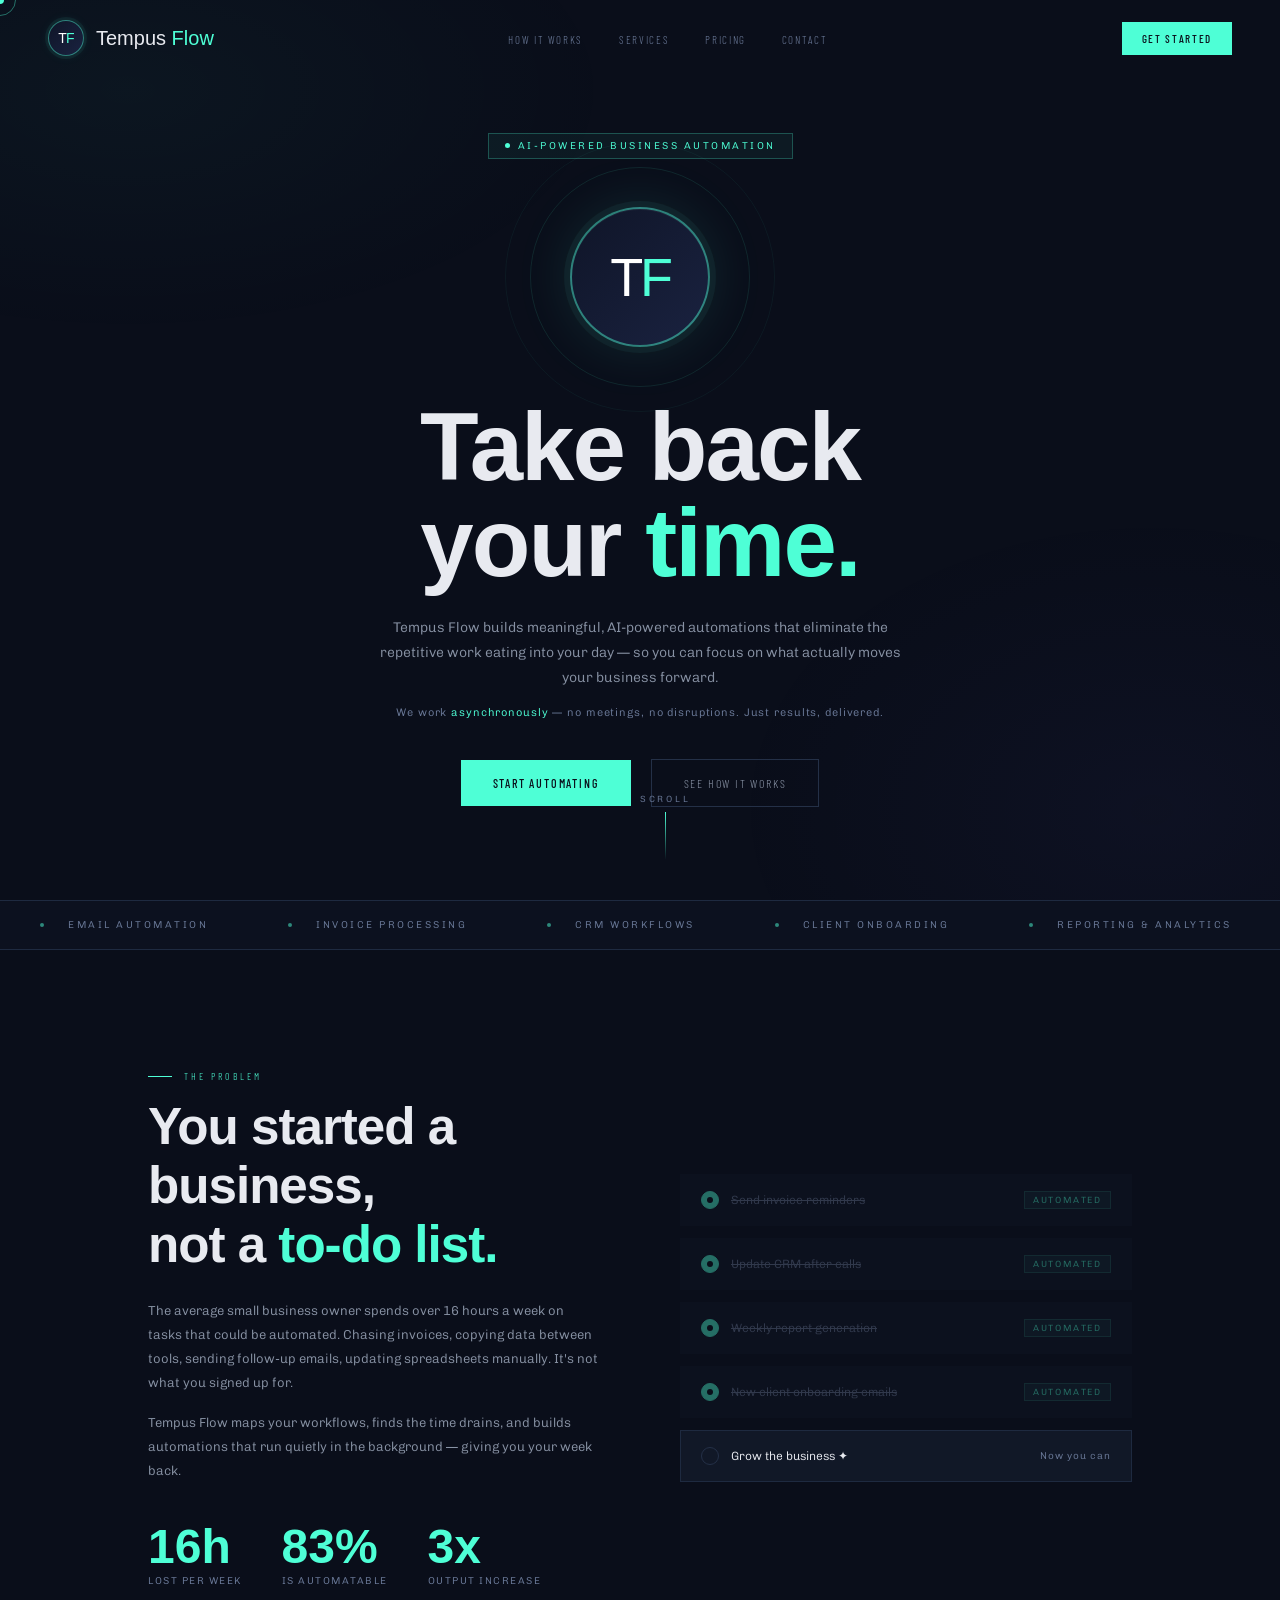
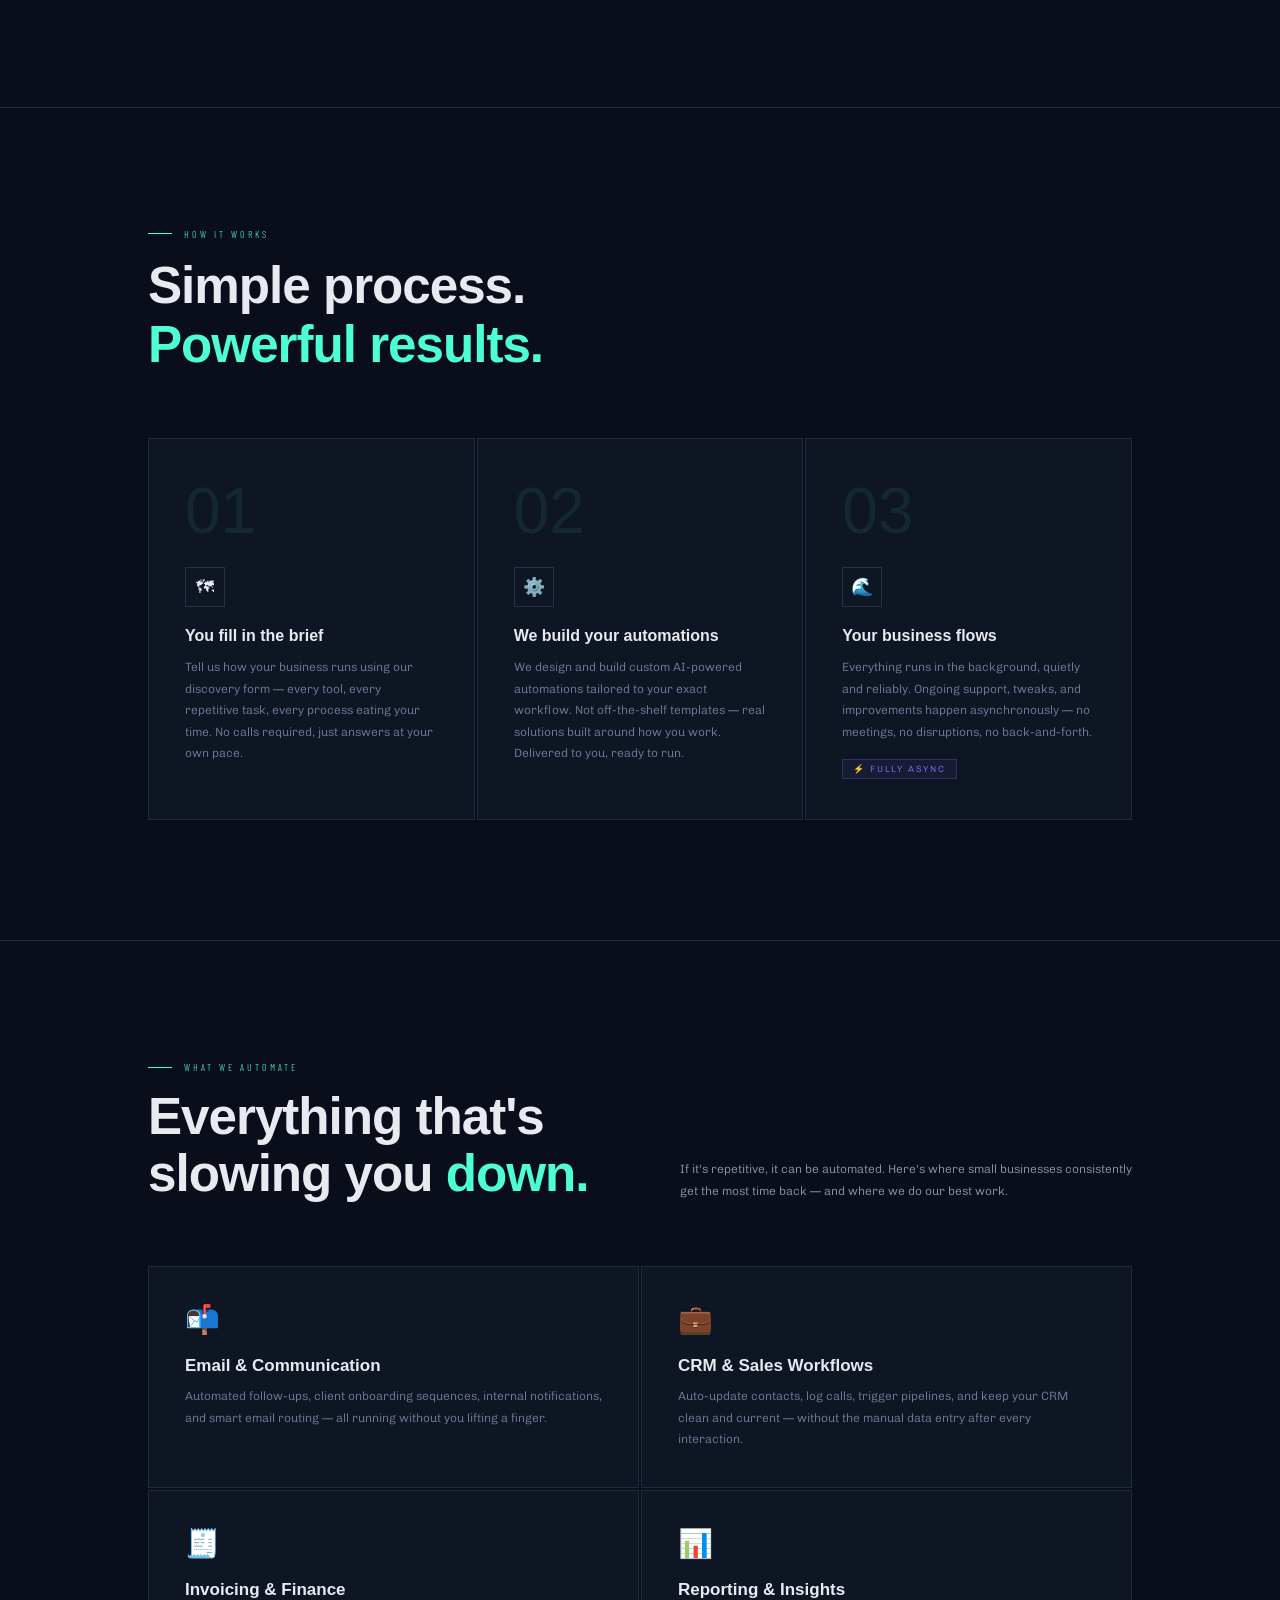
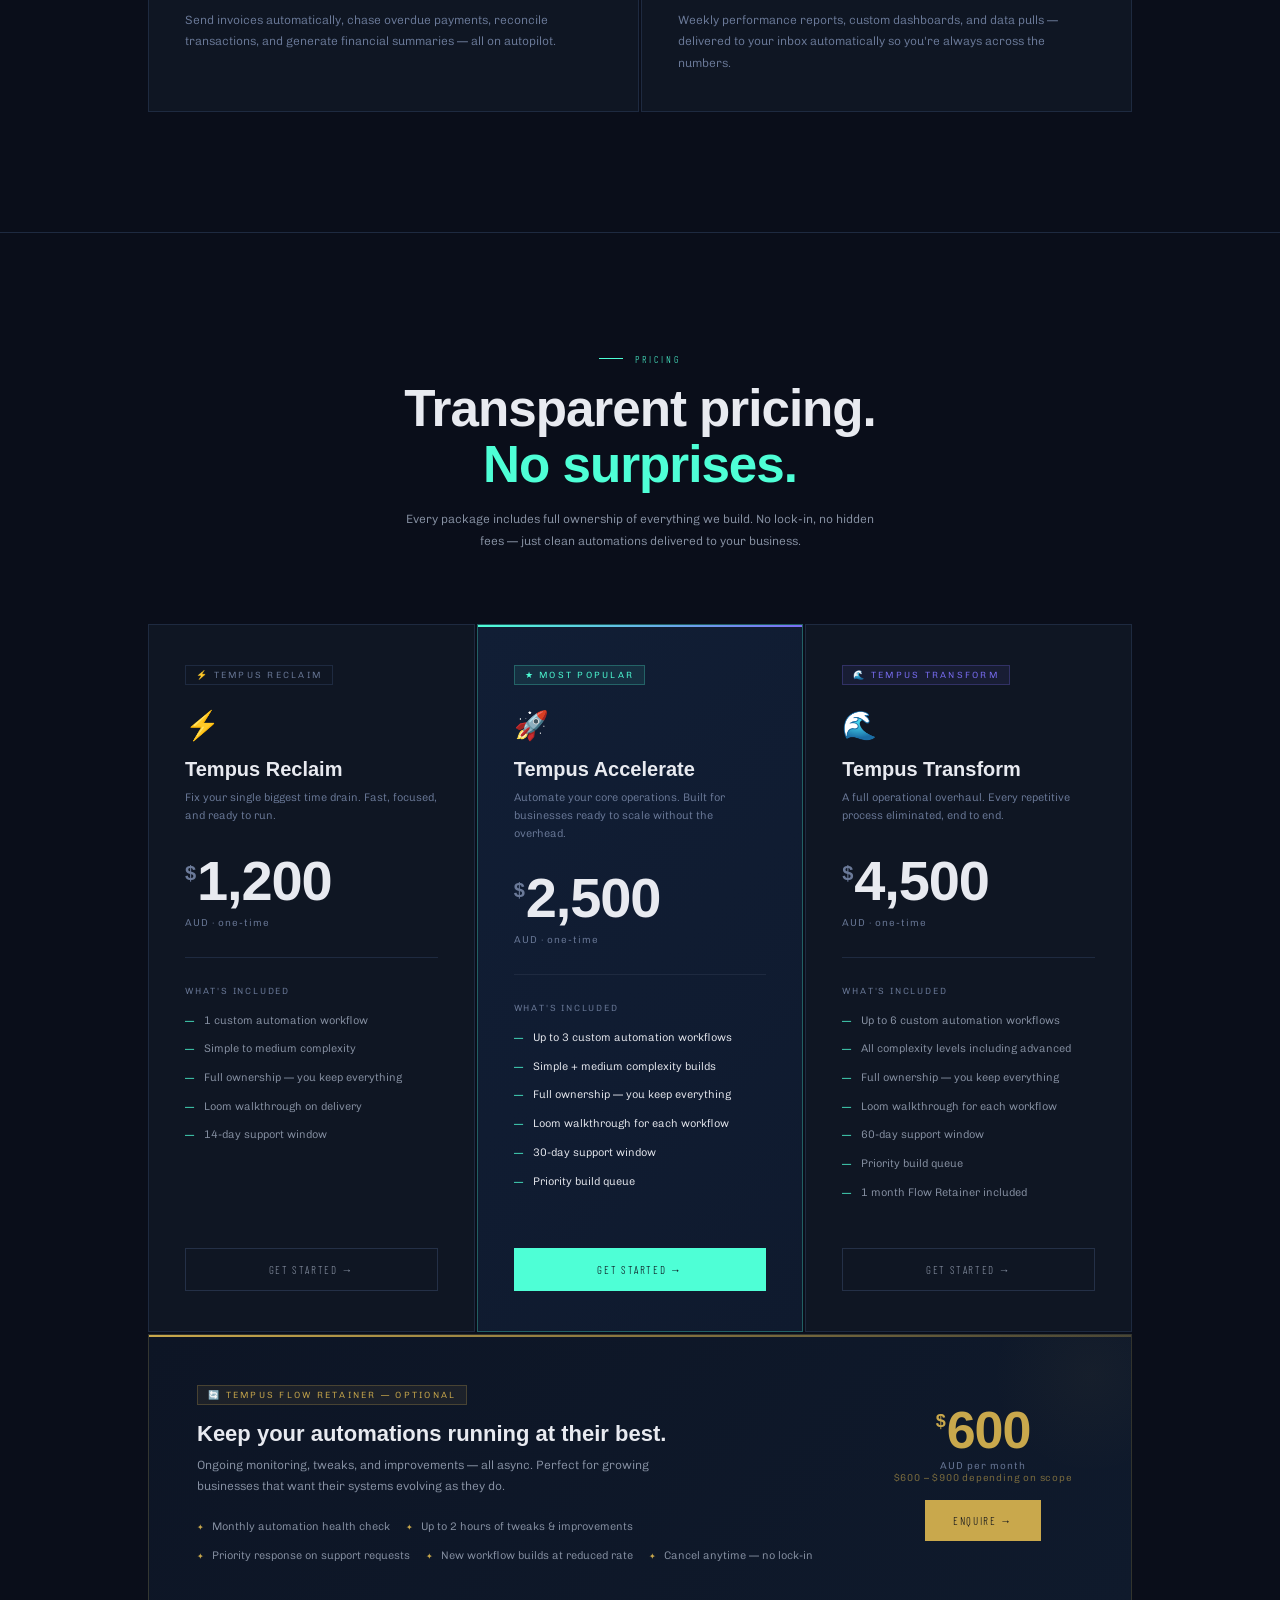
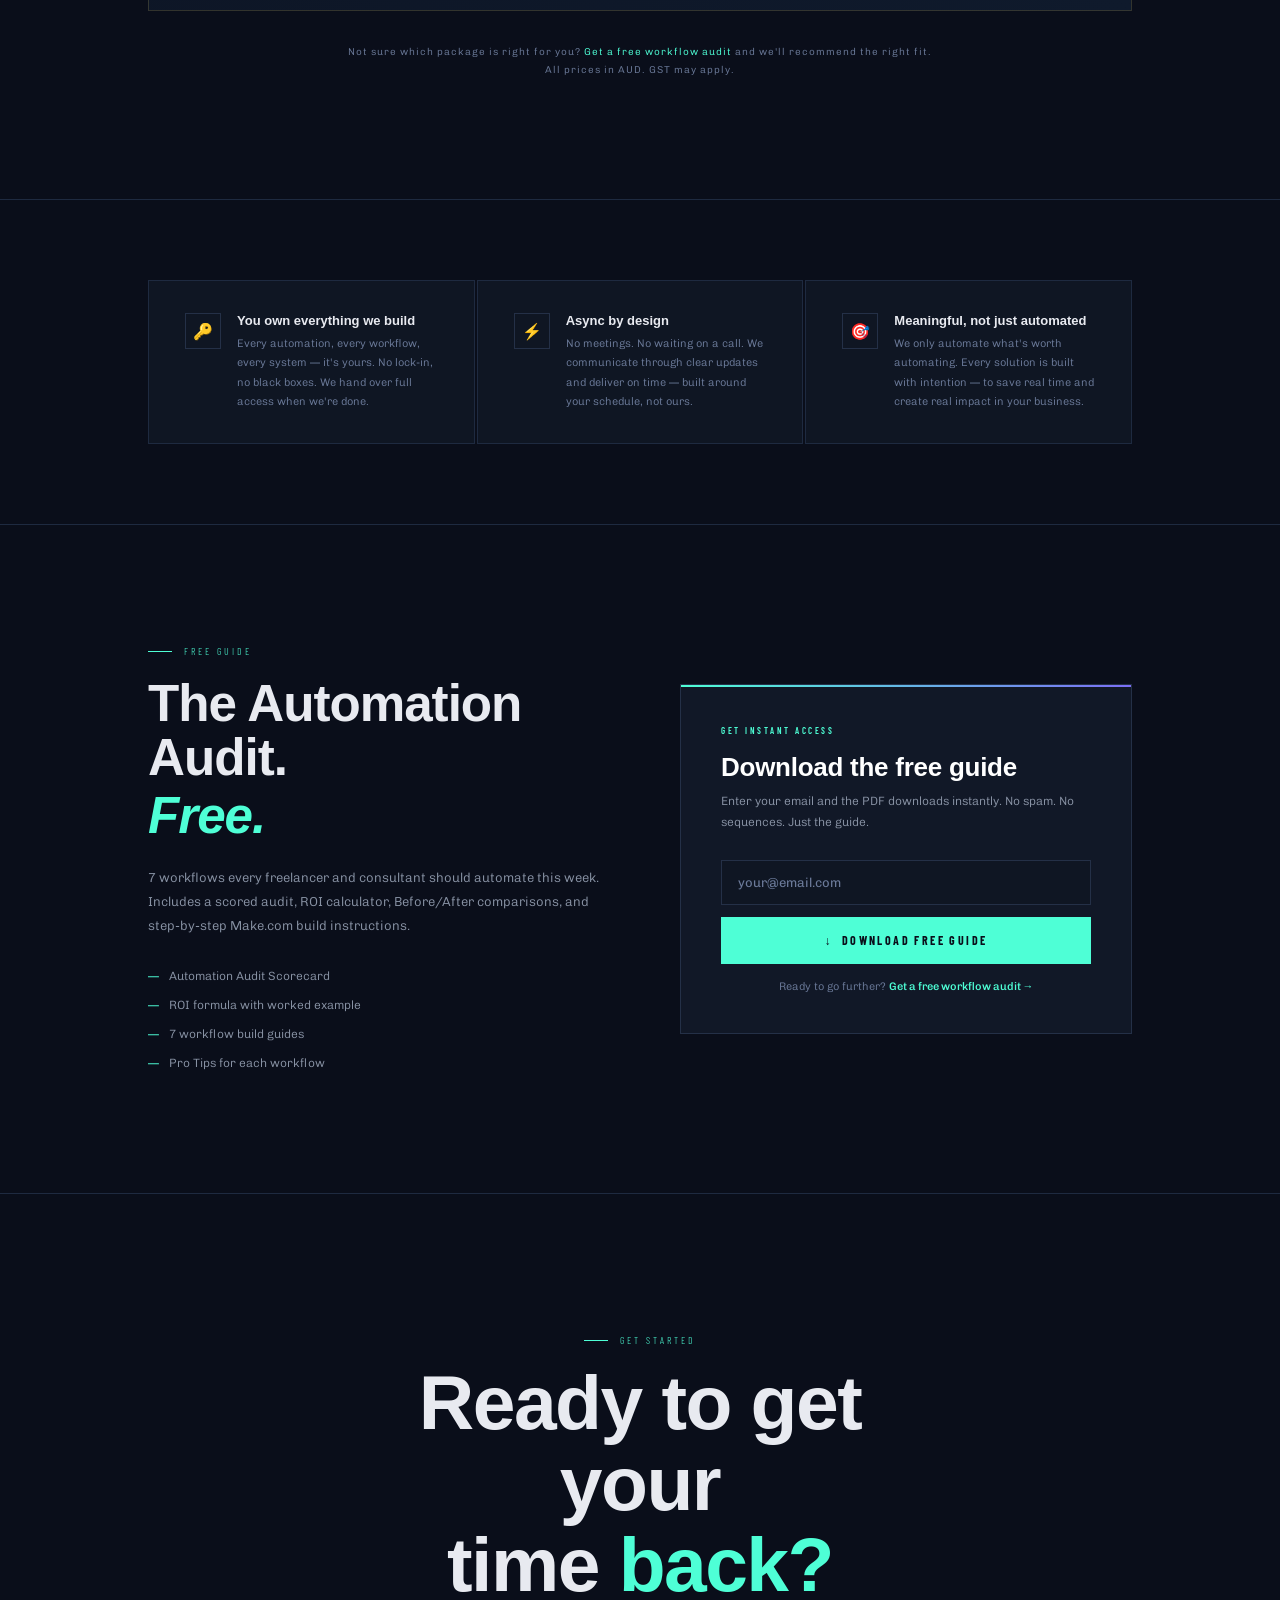
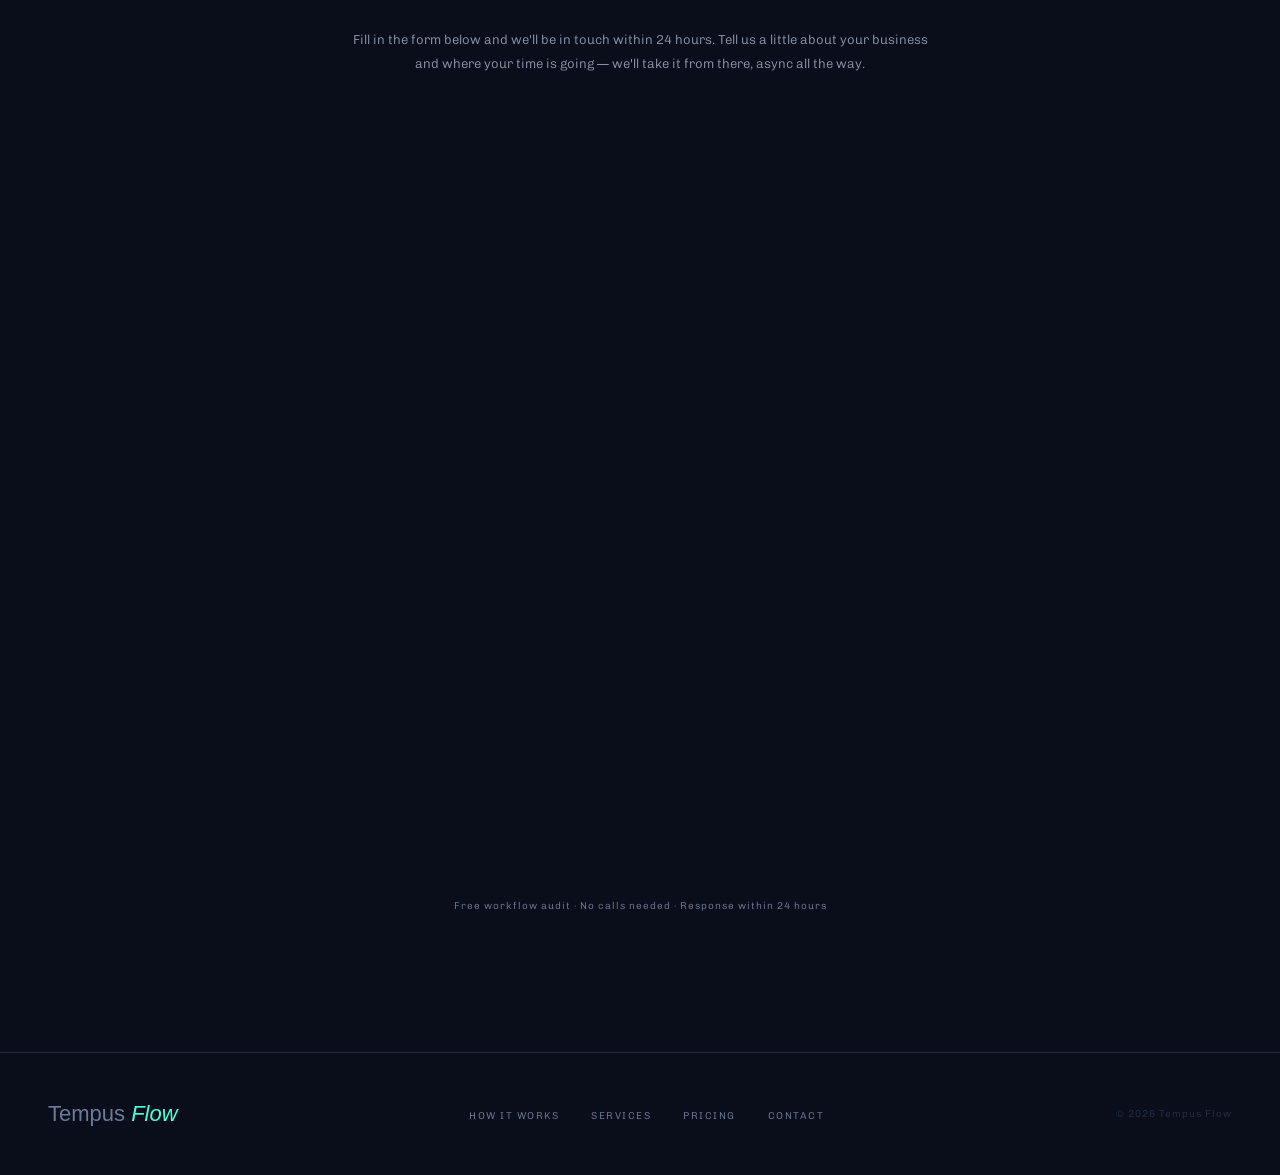
==== index.html @ e18839be "Add Automation Audit lead magnet section with Make.com webhook capture - Add free guide section with" ====
<!DOCTYPE html>
<html lang="en">
<head>
<meta charset="UTF-8">
<meta name="viewport" content="width=device-width, initial-scale=1.0">
<title>Tempus Flow — Take Back Your Time</title>
<link href="https://fonts.googleapis.com/css2?family=Chivo:ital,wght@0,300;0,400;0,500;0,700;1,300;1,400&family=Barlow+Condensed:ital,wght@0,400;0,500;0,600;0,700;0,800;1,400;1,500&display=swap" rel="stylesheet">
<link rel="stylesheet" href="https://api.fontshare.com/v2/css?f[]=clash-display@400,500,600,700&display=swap">
<style>
  :root {
    --midnight: #0a0e1a;
    --deep: #0d1220;
    --card: #111827;
    --card2: #0f1623;
    --border: #1e2a40;
    --border2: #243047;
    --accent: #4EFFD6;
    --accent2: #7B6EF6;
    --gold: #C9A84C;
    --text: #e8eaf0;
    --muted: #6b7a99;
    --muted2: #8892a4;
    --white: #ffffff;
  }

  *, *::before, *::after { margin: 0; padding: 0; box-sizing: border-box; }
  html { scroll-behavior: smooth; }

  body {
    background: var(--midnight);
    color: var(--text);
    font-family: 'Chivo', sans-serif;
    font-weight: 300;
    overflow-x: hidden;
    cursor: none;
  }

  .cursor { position:fixed; width:8px; height:8px; background:var(--accent); border-radius:50%; pointer-events:none; z-index:9999; transform:translate(-50%,-50%); transition:width 0.2s,height 0.2s; }
  .cursor-ring { position:fixed; width:32px; height:32px; border:1px solid rgba(78,255,214,0.4); border-radius:50%; pointer-events:none; z-index:9998; transform:translate(-50%,-50%); transition:width 0.3s,height 0.3s,border-color 0.3s; }
  body:has(a:hover) .cursor, body:has(button:hover) .cursor { width:12px; height:12px; }
  body:has(a:hover) .cursor-ring, body:has(button:hover) .cursor-ring { width:48px; height:48px; border-color:rgba(78,255,214,0.6); }

  body::before {
    content:''; position:fixed; inset:0;
    background:
      radial-gradient(ellipse 70% 50% at 10% 10%, rgba(78,255,214,0.035) 0%, transparent 55%),
      radial-gradient(ellipse 60% 60% at 90% 90%, rgba(123,110,246,0.04) 0%, transparent 55%);
    pointer-events:none; z-index:0;
  }

  /* NAV */
  nav {
    position:fixed; top:0; left:0; right:0; z-index:100;
    padding:20px 48px;
    display:flex; align-items:center; justify-content:space-between;
    border-bottom:1px solid transparent;
    transition:border-color 0.3s, background 0.3s, backdrop-filter 0.3s;
  }
  nav.scrolled { border-color:var(--border); background:rgba(10,14,26,0.88); backdrop-filter:blur(16px); }
  .nav-logo { display:flex; align-items:center; gap:12px; text-decoration:none; }
  .nav-icon { width:36px; height:36px; border-radius:50%; background:linear-gradient(135deg,#0f1528,#1a2240); border:1.5px solid rgba(78,255,214,0.45); display:flex; align-items:center; justify-content:center; box-shadow:0 0 0 3px rgba(78,255,214,0.06),0 0 12px rgba(78,255,214,0.08); flex-shrink:0; }
  .nav-icon span { font-family:'Clash Display',sans-serif; font-weight:500; font-size:14px; color:#fff; letter-spacing:-0.05em; line-height:1; }
  .nav-icon span em { color:var(--accent); font-style:normal; }
  .nav-wordmark { font-family:'Clash Display',sans-serif; font-size:20px; font-weight:500; color:var(--text); }
  .nav-wordmark em { color:var(--accent); font-style:normal; }
  .nav-links { display:flex; align-items:center; gap:36px; list-style:none; }
  .nav-links a { font-family:'Barlow Condensed',sans-serif; font-size:11px; letter-spacing:0.15em; text-transform:uppercase; color:var(--muted); text-decoration:none; transition:color 0.2s; }
  .nav-links a:hover { color:var(--text); }
  .nav-cta { font-family:'Barlow Condensed',sans-serif; font-size:11px; letter-spacing:0.15em; text-transform:uppercase; color:var(--midnight); background:var(--accent); padding:10px 20px; border:none; cursor:none; text-decoration:none; font-weight:500; transition:background 0.2s, box-shadow 0.2s; }
  .nav-cta:hover { background:#6fffe3; box-shadow:0 0 20px rgba(78,255,214,0.3); }

  /* HERO */
  .hero { min-height:100vh; display:flex; flex-direction:column; align-items:center; justify-content:center; text-align:center; padding:120px 48px 80px; position:relative; z-index:2; }
  .hero-badge { display:inline-flex; align-items:center; gap:8px; font-size:10px; letter-spacing:0.25em; text-transform:uppercase; color:var(--accent); border:1px solid rgba(78,255,214,0.25); background:rgba(78,255,214,0.05); padding:6px 16px; margin-bottom:48px; opacity:0; animation:fadeUp 0.8s ease forwards 0.2s; }
  .hero-badge-dot { width:5px; height:5px; border-radius:50%; background:var(--accent); animation:blink 2s ease-in-out infinite; }
  @keyframes blink { 0%,100%{opacity:1} 50%{opacity:0.3} }
  .hero-icon-wrap { position:relative; margin-bottom:52px; opacity:0; animation:fadeUp 0.8s ease forwards 0.35s; }
  .hero-icon-wrap::before { content:''; position:absolute; top:50%; left:50%; transform:translate(-50%,-50%); width:220px; height:220px; border-radius:50%; border:1px solid rgba(78,255,214,0.1); animation:orbitPulse 5s ease-in-out infinite; }
  .hero-icon-wrap::after { content:''; position:absolute; top:50%; left:50%; transform:translate(-50%,-50%); width:270px; height:270px; border-radius:50%; border:1px solid rgba(78,255,214,0.05); animation:orbitPulse 5s ease-in-out infinite 0.8s; }
  @keyframes orbitPulse { 0%,100%{transform:translate(-50%,-50%) scale(1); opacity:1;} 50%{transform:translate(-50%,-50%) scale(1.04); opacity:0.5;} }
  .hero-logo-icon { width:140px; height:140px; border-radius:50%; background:linear-gradient(135deg,#0f1528,#1a2240); border:2px solid rgba(78,255,214,0.45); display:flex; align-items:center; justify-content:center; position:relative; box-shadow:0 0 0 6px rgba(78,255,214,0.05),0 0 60px rgba(78,255,214,0.12),inset 0 1px 0 rgba(255,255,255,0.05); }
  .hero-logo-icon span { font-family:'Clash Display',sans-serif; font-weight:500; font-size:54px; color:#fff; letter-spacing:-0.06em; line-height:1; }
  .hero-logo-icon span em { color:var(--accent); font-style:normal; }
  .hero-heading { font-family:'Clash Display',sans-serif; font-size:clamp(52px,8vw,96px); font-weight:600; line-height:1.0; letter-spacing:-0.02em; margin-bottom:24px; opacity:0; animation:fadeUp 0.8s ease forwards 0.5s; }
  .hero-heading em { font-style:normal; color:var(--accent); }
  .hero-sub { font-family:'Chivo',sans-serif; font-size:14px; color:var(--muted2); line-height:1.8; max-width:540px; margin:0 auto 16px; opacity:0; animation:fadeUp 0.8s ease forwards 0.65s; }
  .hero-async-note { font-size:11px; color:var(--muted); letter-spacing:0.08em; margin-bottom:40px; opacity:0; animation:fadeUp 0.8s ease forwards 0.72s; }
  .hero-async-note span { color:var(--accent); }
  .hero-actions { display:flex; align-items:center; gap:20px; justify-content:center; opacity:0; animation:fadeUp 0.8s ease forwards 0.8s; }
  .btn-primary { font-family:'Barlow Condensed',sans-serif; font-size:12px; letter-spacing:0.15em; text-transform:uppercase; color:var(--midnight); background:var(--accent); padding:16px 32px; border:none; cursor:none; text-decoration:none; font-weight:500; transition:background 0.2s,box-shadow 0.2s,transform 0.2s; display:inline-block; }
  .btn-primary:hover { background:#6fffe3; box-shadow:0 0 30px rgba(78,255,214,0.35); transform:translateY(-1px); }
  .btn-ghost { font-family:'Barlow Condensed',sans-serif; font-size:12px; letter-spacing:0.15em; text-transform:uppercase; color:var(--muted2); background:transparent; padding:16px 32px; border:1px solid var(--border2); cursor:none; text-decoration:none; transition:border-color 0.2s,color 0.2s; display:inline-block; }
  .btn-ghost:hover { border-color:var(--muted); color:var(--text); }
  .hero-scroll { position:absolute; bottom:40px; left:50%; transform:translateX(-50%); display:flex; flex-direction:column; align-items:center; gap:8px; opacity:0; animation:fadeUp 0.8s ease forwards 1.1s; }
  .hero-scroll span { font-size:9px; letter-spacing:0.3em; text-transform:uppercase; color:var(--muted); }
  .scroll-line { width:1px; height:48px; background:linear-gradient(to bottom,var(--accent),transparent); animation:scrollDrop 2s ease-in-out infinite; }
  @keyframes scrollDrop { 0%{transform:scaleY(0);transform-origin:top;opacity:1;} 50%{transform:scaleY(1);transform-origin:top;opacity:1;} 51%{transform:scaleY(1);transform-origin:bottom;opacity:1;} 100%{transform:scaleY(0);transform-origin:bottom;opacity:0;} }

  /* MARQUEE */
  .marquee-section { border-top:1px solid var(--border); border-bottom:1px solid var(--border); padding:18px 0; overflow:hidden; position:relative; z-index:2; background:rgba(14,20,36,0.6); }
  .marquee-track { display:flex; gap:0; animation:marquee 30s linear infinite; width:max-content; }
  .marquee-item { display:flex; align-items:center; gap:24px; padding:0 40px; font-size:10px; letter-spacing:0.25em; text-transform:uppercase; color:var(--muted); white-space:nowrap; }
  .marquee-dot { width:4px; height:4px; border-radius:50%; background:var(--accent); opacity:0.5; flex-shrink:0; }
  @keyframes marquee { 0%{transform:translateX(0)} 100%{transform:translateX(-50%)} }

  /* SHARED */
  section { position:relative; z-index:2; }
  .section-inner { max-width:1080px; margin:0 auto; padding:0 48px; }
  .section-eyebrow { font-family:'Barlow Condensed',sans-serif; font-size:10px; letter-spacing:0.3em; text-transform:uppercase; color:var(--accent); margin-bottom:16px; display:flex; align-items:center; gap:12px; }
  .section-eyebrow::before { content:''; width:24px; height:1px; background:var(--accent); }

  /* PROBLEM */
  .problem-section { padding:120px 0; }
  .problem-grid { display:grid; grid-template-columns:1fr 1fr; gap:80px; align-items:center; }
  .problem-heading { font-family:'Clash Display',sans-serif; font-size:clamp(36px,4vw,56px); font-weight:600; line-height:1.15; letter-spacing:-0.02em; margin-bottom:24px; }
  .problem-heading em { font-style:normal; color:var(--accent); }
  .problem-body { font-size:13px; color:var(--muted2); line-height:1.85; margin-bottom:16px; }
  .problem-stat { display:flex; gap:40px; margin-top:40px; }
  .stat-item { display:flex; flex-direction:column; gap:4px; }
  .stat-num { font-family:'Clash Display',sans-serif; font-size:48px; font-weight:600; color:var(--accent); line-height:1; }
  .stat-label { font-size:10px; letter-spacing:0.15em; text-transform:uppercase; color:var(--muted); }
  .problem-visual { display:flex; flex-direction:column; gap:12px; }
  .task-card { background:var(--card); border:1px solid var(--border); padding:16px 20px; display:flex; align-items:center; justify-content:space-between; }
  .task-card.done { opacity:0.4; border-color:transparent; }
  .task-left { display:flex; align-items:center; gap:12px; }
  .task-check { width:18px; height:18px; border-radius:50%; border:1.5px solid var(--border2); display:flex; align-items:center; justify-content:center; flex-shrink:0; }
  .task-card.done .task-check { background:var(--accent); border-color:var(--accent); }
  .task-check-inner { width:6px; height:6px; background:var(--midnight); border-radius:50%; display:none; }
  .task-card.done .task-check-inner { display:block; }
  .task-name { font-size:12px; color:var(--text); }
  .task-card.done .task-name { color:var(--muted); text-decoration:line-through; }
  .task-time { font-size:10px; color:var(--muted); letter-spacing:0.1em; }
  .task-auto { font-size:9px; letter-spacing:0.2em; text-transform:uppercase; color:var(--accent); background:rgba(78,255,214,0.08); border:1px solid rgba(78,255,214,0.2); padding:3px 8px; }

  /* HOW IT WORKS */
  .how-section { padding:120px 0; border-top:1px solid var(--border); }
  .how-heading { font-family:'Clash Display',sans-serif; font-size:clamp(36px,4vw,56px); font-weight:600; letter-spacing:-0.02em; margin-bottom:64px; max-width:500px; }
  .how-heading em { font-style:normal; color:var(--accent); }
  .steps-grid { display:grid; grid-template-columns:repeat(3,1fr); gap:2px; }
  .step-card { background:var(--card2); border:1px solid var(--border); padding:40px 36px; position:relative; transition:background 0.3s,border-color 0.3s; }
  .step-card:hover { background:var(--card); border-color:var(--border2); }
  .step-num { font-family:'Clash Display',sans-serif; font-size:64px; font-weight:300; color:rgba(78,255,214,0.08); line-height:1; margin-bottom:24px; display:block; }
  .step-icon { width:40px; height:40px; border:1px solid var(--border2); display:flex; align-items:center; justify-content:center; margin-bottom:20px; font-size:18px; }
  .step-title { font-family:'Clash Display',sans-serif; font-size:16px; font-weight:700; color:var(--text); margin-bottom:12px; }
  .step-body { font-size:12px; color:var(--muted); line-height:1.8; }
  .async-badge { display:inline-flex; align-items:center; gap:6px; font-size:9px; letter-spacing:0.2em; text-transform:uppercase; color:var(--accent2); border:1px solid rgba(123,110,246,0.25); background:rgba(123,110,246,0.07); padding:4px 10px; margin-top:16px; }

  /* SERVICES */
  .services-section { padding:120px 0; border-top:1px solid var(--border); }
  .services-header { display:grid; grid-template-columns:1fr 1fr; gap:80px; align-items:end; margin-bottom:64px; }
  .services-heading { font-family:'Clash Display',sans-serif; font-size:clamp(36px,4vw,56px); font-weight:600; letter-spacing:-0.02em; line-height:1.1; }
  .services-heading em { font-style:normal; color:var(--accent); }
  .services-body { font-size:12px; color:var(--muted2); line-height:1.85; }
  .services-grid { display:grid; grid-template-columns:repeat(2,1fr); gap:2px; }
  .service-card { background:var(--card2); border:1px solid var(--border); padding:36px; transition:background 0.3s,border-color 0.3s; position:relative; overflow:hidden; }
  .service-card::before { content:''; position:absolute; top:0; left:0; width:100%; height:2px; background:linear-gradient(to right,var(--accent),var(--accent2)); transform:scaleX(0); transform-origin:left; transition:transform 0.4s ease; }
  .service-card:hover { background:var(--card); border-color:var(--border2); }
  .service-card:hover::before { transform:scaleX(1); }
  .service-icon { font-size:28px; margin-bottom:20px; display:block; }
  .service-title { font-family:'Clash Display',sans-serif; font-size:17px; font-weight:700; color:var(--text); margin-bottom:10px; }
  .service-body { font-size:12px; color:var(--muted); line-height:1.8; }

  /* ===== PRICING ===== */
  .pricing-section { padding:120px 0; border-top:1px solid var(--border); }
  .pricing-header { text-align:center; margin-bottom:72px; }
  .pricing-heading { font-family:'Clash Display',sans-serif; font-size:clamp(36px,4vw,56px); font-weight:600; letter-spacing:-0.02em; line-height:1.1; margin-bottom:16px; }
  .pricing-heading em { font-style:normal; color:var(--accent); }
  .pricing-sub { font-size:12px; color:var(--muted2); line-height:1.8; max-width:480px; margin:0 auto; }

  .pricing-grid { display:grid; grid-template-columns:repeat(3,1fr); gap:2px; margin-bottom:2px; }

  .pricing-card {
    background:var(--card2); border:1px solid var(--border); padding:40px 36px;
    position:relative; overflow:hidden;
    transition:background 0.3s, border-color 0.3s;
    display:flex; flex-direction:column;
  }
  .pricing-card:hover { background:var(--card); border-color:var(--border2); }
  .pricing-card::before {
    content:''; position:absolute; top:0; left:0; right:0; height:2px;
    background:linear-gradient(to right, var(--accent), var(--accent2));
    transform:scaleX(0); transform-origin:left;
    transition:transform 0.4s ease;
  }
  .pricing-card:hover::before { transform:scaleX(1); }

  /* Featured card */
  .pricing-card.featured {
    background:linear-gradient(135deg,#111e35,#0f1a2e);
    border-color:rgba(78,255,214,0.3);
  }
  .pricing-card.featured::before { transform:scaleX(1); }
  .pricing-card.featured:hover { border-color:rgba(78,255,214,0.5); }

  .pricing-badge {
    display:inline-flex; align-items:center; gap:6px;
    font-size:9px; letter-spacing:0.25em; text-transform:uppercase;
    padding:4px 10px; margin-bottom:24px; align-self:flex-start;
  }
  .pricing-badge.popular { color:var(--accent); background:rgba(78,255,214,0.08); border:1px solid rgba(78,255,214,0.25); }
  .pricing-badge.standard { color:var(--muted); background:transparent; border:1px solid var(--border); }
  .pricing-badge.premium { color:var(--accent2); background:rgba(123,110,246,0.08); border:1px solid rgba(123,110,246,0.25); }

  .pricing-icon { font-size:28px; margin-bottom:16px; }
  .pricing-name { font-family:'Clash Display',sans-serif; font-size:20px; font-weight:700; color:var(--text); margin-bottom:8px; }
  .pricing-tagline { font-size:11px; color:var(--muted); line-height:1.6; margin-bottom:28px; }

  .pricing-price { margin-bottom:8px; }
  .pricing-amount { font-family:'Clash Display',sans-serif; font-size:56px; font-weight:600; color:var(--text); line-height:1; letter-spacing:-0.02em; }
  .pricing-amount span { font-size:20px; color:var(--muted); vertical-align:top; margin-top:10px; display:inline-block; margin-right:2px; }
  .pricing-period { font-size:10px; color:var(--muted); letter-spacing:0.1em; margin-bottom:28px; }

  .pricing-divider { height:1px; background:var(--border); margin-bottom:28px; }

  .pricing-includes { font-size:9px; letter-spacing:0.2em; text-transform:uppercase; color:var(--muted); margin-bottom:16px; }

  .pricing-features { list-style:none; margin-bottom:36px; flex:1; }
  .pricing-features li { display:flex; align-items:flex-start; gap:10px; font-size:11px; color:var(--muted2); line-height:1.7; margin-bottom:10px; }
  .pricing-features li::before { content:'—'; color:var(--accent); flex-shrink:0; font-size:10px; margin-top:1px; }
  .pricing-card.featured .pricing-features li { color:var(--text); }

  .pricing-cta {
    font-family:'Barlow Condensed',sans-serif; font-size:11px; letter-spacing:0.15em; text-transform:uppercase;
    padding:14px 24px; text-decoration:none; text-align:center; display:block;
    transition:all 0.2s; border:1px solid;
  }
  .pricing-cta.primary { color:var(--midnight); background:var(--accent); border-color:var(--accent); }
  .pricing-cta.primary:hover { background:#6fffe3; box-shadow:0 0 24px rgba(78,255,214,0.3); }
  .pricing-cta.ghost { color:var(--muted2); background:transparent; border-color:var(--border2); }
  .pricing-cta.ghost:hover { color:var(--text); border-color:var(--muted); }

  /* Retainer card — full width */
  .retainer-card {
    background:linear-gradient(135deg, #0d1525, #0f1a2c);
    border:1px solid rgba(201,168,76,0.2);
    padding:48px; position:relative; overflow:hidden;
    display:grid; grid-template-columns:1fr auto;
    gap:48px; align-items:center;
    transition:border-color 0.3s;
  }
  .retainer-card:hover { border-color:rgba(201,168,76,0.4); }
  .retainer-card::before {
    content:''; position:absolute; top:0; left:0; right:0; height:2px;
    background:linear-gradient(to right, var(--gold), rgba(201,168,76,0.3));
  }
  .retainer-card::after {
    content:''; position:absolute; top:-60px; right:-60px;
    width:200px; height:200px; border-radius:50%;
    background:radial-gradient(circle, rgba(201,168,76,0.04) 0%, transparent 70%);
    pointer-events:none;
  }
  .retainer-badge { display:inline-flex; align-items:center; gap:6px; font-size:9px; letter-spacing:0.25em; text-transform:uppercase; color:var(--gold); background:rgba(201,168,76,0.08); border:1px solid rgba(201,168,76,0.25); padding:4px 10px; margin-bottom:16px; }
  .retainer-name { font-family:'Clash Display',sans-serif; font-size:22px; font-weight:700; color:var(--text); margin-bottom:8px; }
  .retainer-tagline { font-size:12px; color:var(--muted2); line-height:1.7; max-width:480px; margin-bottom:24px; }
  .retainer-features { display:flex; flex-wrap:wrap; gap:16px; }
  .retainer-feature { display:flex; align-items:center; gap:8px; font-size:11px; color:var(--muted2); }
  .retainer-feature::before { content:'✦'; color:var(--gold); font-size:8px; flex-shrink:0; }
  .retainer-right { display:flex; flex-direction:column; align-items:center; gap:16px; min-width:200px; }
  .retainer-price { text-align:center; }
  .retainer-amount { font-family:'Clash Display',sans-serif; font-size:52px; font-weight:600; color:var(--gold); line-height:1; letter-spacing:-0.02em; }
  .retainer-amount span { font-size:18px; vertical-align:top; margin-top:8px; display:inline-block; margin-right:2px; }
  .retainer-period { font-size:10px; color:var(--muted); letter-spacing:0.1em; margin-top:4px; }
  .retainer-range { font-size:10px; color:rgba(201,168,76,0.6); letter-spacing:0.08em; }
  .retainer-cta { font-family:'Barlow Condensed',sans-serif; font-size:11px; letter-spacing:0.15em; text-transform:uppercase; color:var(--midnight); background:var(--gold); border:none; padding:14px 28px; text-decoration:none; text-align:center; transition:all 0.2s; white-space:nowrap; }
  .retainer-cta:hover { background:#d4b460; box-shadow:0 0 24px rgba(201,168,76,0.3); }

  .pricing-note { text-align:center; margin-top:32px; font-size:10px; color:var(--muted); letter-spacing:0.1em; line-height:1.8; }
  .pricing-note a { color:var(--accent); text-decoration:none; }
  .pricing-note a:hover { text-decoration:underline; }

  /* TRUST */
  .trust-section { padding:80px 0; border-top:1px solid var(--border); }
  .trust-grid { display:grid; grid-template-columns:repeat(3,1fr); gap:2px; }
  .trust-card { background:var(--card2); border:1px solid var(--border); padding:32px 36px; display:flex; align-items:flex-start; gap:16px; transition:background 0.3s; }
  .trust-card:hover { background:var(--card); }
  .trust-icon-wrap { width:36px; height:36px; border:1px solid var(--border2); display:flex; align-items:center; justify-content:center; flex-shrink:0; font-size:16px; }
  .trust-title { font-family:'Clash Display',sans-serif; font-size:13px; font-weight:700; color:var(--text); margin-bottom:6px; }
  .trust-body { font-size:11px; color:var(--muted); line-height:1.75; }

  /* LEAD MAGNET */
  .leadmagnet-section { padding:120px 0; border-top:1px solid var(--border); }
  .leadmagnet-grid { display:grid; grid-template-columns:1fr 1fr; gap:80px; align-items:center; }
  .lm-eyebrow { font-family:'Barlow Condensed',sans-serif; font-size:10px; letter-spacing:0.3em; text-transform:uppercase; color:var(--accent); margin-bottom:20px; display:flex; align-items:center; gap:12px; }
  .lm-eyebrow::before { content:''; width:24px; height:1px; background:var(--accent); }
  .lm-heading { font-family:'Clash Display',sans-serif; font-size:clamp(36px,4vw,56px); font-weight:600; line-height:1.05; letter-spacing:-0.02em; margin-bottom:4px; }
  .lm-heading-free { font-family:'Clash Display',sans-serif; font-size:clamp(36px,4vw,56px); font-weight:600; line-height:1.05; letter-spacing:-0.02em; color:var(--accent); margin-bottom:24px; font-style:italic; }
  .lm-desc { font-family:'Chivo',sans-serif; font-size:13px; color:var(--muted2); line-height:1.85; margin-bottom:28px; }
  .lm-features { list-style:none; display:flex; flex-direction:column; gap:10px; }
  .lm-features li { display:flex; align-items:flex-start; gap:10px; font-family:'Chivo',sans-serif; font-size:12px; color:var(--muted2); line-height:1.6; }
  .lm-features li::before { content:'—'; color:var(--accent); flex-shrink:0; }
  .lm-card { background:var(--card); border:1px solid var(--border2); padding:40px; position:relative; overflow:hidden; }
  .lm-card::before { content:''; position:absolute; top:0; left:0; right:0; height:2px; background:linear-gradient(to right,var(--accent),var(--accent2)); }
  .lm-card-eyebrow { font-family:'Barlow Condensed',sans-serif; font-size:9px; font-weight:600; letter-spacing:0.28em; text-transform:uppercase; color:var(--accent); margin-bottom:16px; }
  .lm-card-heading { font-family:'Clash Display',sans-serif; font-size:26px; font-weight:600; color:var(--white); letter-spacing:-0.01em; margin-bottom:8px; }
  .lm-card-sub { font-family:'Chivo',sans-serif; font-size:12px; color:var(--muted2); line-height:1.7; margin-bottom:28px; }
  .lm-input { width:100%; background:var(--card2); border:1px solid var(--border2); color:var(--text); font-family:'Chivo',sans-serif; font-size:13px; padding:14px 16px; outline:none; margin-bottom:12px; transition:border-color 0.2s; }
  .lm-input:focus { border-color:rgba(78,255,214,0.5); }
  .lm-input::placeholder { color:var(--muted); }
  .lm-btn { width:100%; font-family:'Barlow Condensed',sans-serif; font-size:12px; font-weight:700; letter-spacing:0.2em; text-transform:uppercase; color:var(--midnight); background:var(--accent); padding:16px 24px; border:none; cursor:pointer; transition:background 0.2s,box-shadow 0.2s; display:flex; align-items:center; justify-content:center; gap:8px; }
  .lm-btn:hover { background:#6fffe3; box-shadow:0 0 24px rgba(78,255,214,0.3); }
  .lm-btn:disabled { opacity:0.6; cursor:not-allowed; }
  .lm-upsell { margin-top:16px; text-align:center; font-family:'Chivo',sans-serif; font-size:11px; color:var(--muted); }
  .lm-upsell a { color:var(--accent); text-decoration:none; font-weight:500; }
  .lm-upsell a:hover { text-decoration:underline; }
  .lm-success { display:none; text-align:center; padding:24px 0; }
  .lm-success-icon { font-size:36px; margin-bottom:12px; }
  .lm-success-msg { font-family:'Clash Display',sans-serif; font-size:20px; font-weight:600; color:var(--accent); margin-bottom:8px; }
  .lm-success-sub { font-family:'Chivo',sans-serif; font-size:12px; color:var(--muted2); }
  .lm-error { font-family:'Chivo',sans-serif; font-size:11px; color:#ff6b6b; margin-top:8px; display:none; }
  @media (max-width:768px) { .leadmagnet-grid { grid-template-columns:1fr; gap:48px; } }

  /* CTA */
  .cta-section { padding:140px 0; border-top:1px solid var(--border); text-align:center; }
  .cta-inner { max-width:680px; margin:0 auto; padding:0 48px; }
  .cta-heading { font-family:'Clash Display',sans-serif; font-size:clamp(44px,6vw,80px); font-weight:600; line-height:1.05; letter-spacing:-0.02em; margin-bottom:24px; }
  .cta-heading em { font-style:normal; color:var(--accent); }
  .cta-body { font-size:13px; color:var(--muted2); line-height:1.8; margin-bottom:48px; }
  .tally-wrap { max-width:560px; margin:0 auto 20px; border:1px solid var(--border2); background:var(--card); overflow:hidden; }
  .tally-wrap iframe { display:block; width:100%; border:none; background:transparent; min-height:440px; }
  .cta-note { font-size:10px; color:var(--muted); letter-spacing:0.1em; }

  /* FOOTER */
  footer { border-top:1px solid var(--border); padding:48px; display:flex; align-items:center; justify-content:space-between; position:relative; z-index:2; }
  .footer-logo { font-family:'Clash Display',sans-serif; font-size:22px; font-weight:500; color:var(--muted); text-decoration:none; }
  .footer-logo em { color:var(--accent); font-style:italic; }
  .footer-links { display:flex; gap:32px; list-style:none; }
  .footer-links a { font-size:10px; letter-spacing:0.15em; text-transform:uppercase; color:var(--muted); text-decoration:none; transition:color 0.2s; }
  .footer-links a:hover { color:var(--text); }
  .footer-copy { font-size:10px; color:var(--border2); letter-spacing:0.1em; }

  /* REVEAL */
  .reveal { opacity:0; transform:translateY(24px); transition:opacity 0.7s ease,transform 0.7s ease; }
  .reveal.visible { opacity:1; transform:translateY(0); }
  .reveal-delay-1 { transition-delay:0.1s; }
  .reveal-delay-2 { transition-delay:0.2s; }
  .reveal-delay-3 { transition-delay:0.3s; }
  .reveal-delay-4 { transition-delay:0.4s; }

  @keyframes fadeUp { from{opacity:0;transform:translateY(20px)} to{opacity:1;transform:translateY(0)} }

  @media (max-width:768px) {
    nav { padding:16px 24px; }
    .nav-links { display:none; }
    .hero { padding:100px 24px 60px; }
    .section-inner { padding:0 24px; }
    .problem-grid,.services-header { grid-template-columns:1fr; gap:48px; }
    .steps-grid,.services-grid,.trust-grid,.pricing-grid { grid-template-columns:1fr; }
    .retainer-card { grid-template-columns:1fr; gap:32px; }
    .retainer-right { align-items:flex-start; }
    footer { flex-direction:column; gap:24px; text-align:center; padding:32px 24px; }
    .footer-links { flex-wrap:wrap; justify-content:center; }
    body { cursor:auto; }
    .cursor,.cursor-ring { display:none; }
  }
</style>
<script src="https://tally.so/widgets/embed.js"></script>
</head>
<body>

<div class="cursor" id="cursor"></div>
<div class="cursor-ring" id="cursorRing"></div>

<!-- NAV -->
<nav id="navbar">
  <a href="#" class="nav-logo">
    <div class="nav-icon"><span>T<em>F</em></span></div>
    <span class="nav-wordmark">Tempus <em>Flow</em></span>
  </a>
  <ul class="nav-links">
    <li><a href="#how">How it works</a></li>
    <li><a href="#services">Services</a></li>
    <li><a href="#pricing">Pricing</a></li>
    <li><a href="#contact">Contact</a></li>
  </ul>
  <a href="#contact" class="nav-cta">Get started</a>
</nav>

<!-- HERO -->
<section class="hero">
  <div class="hero-badge">
    <span class="hero-badge-dot"></span>
    AI-Powered Business Automation
  </div>
  <div class="hero-icon-wrap">
    <div class="hero-logo-icon">
      <span>T<em>F</em></span>
    </div>
  </div>
  <h1 class="hero-heading">Take back<br>your <em>time.</em></h1>
  <p class="hero-sub">Tempus Flow builds meaningful, AI-powered automations that eliminate the repetitive work eating into your day — so you can focus on what actually moves your business forward.</p>
  <p class="hero-async-note">We work <span>asynchronously</span> — no meetings, no disruptions. Just results, delivered.</p>
  <div class="hero-actions">
    <a href="#contact" class="btn-primary">Start automating</a>
    <a href="#how" class="btn-ghost">See how it works</a>
  </div>
  <div class="hero-scroll">
    <span>Scroll</span>
    <div class="scroll-line"></div>
  </div>
</section>

<!-- MARQUEE -->
<div class="marquee-section">
  <div class="marquee-track">
    <span class="marquee-item"><span class="marquee-dot"></span>Email Automation</span>
    <span class="marquee-item"><span class="marquee-dot"></span>Invoice Processing</span>
    <span class="marquee-item"><span class="marquee-dot"></span>CRM Workflows</span>
    <span class="marquee-item"><span class="marquee-dot"></span>Client Onboarding</span>
    <span class="marquee-item"><span class="marquee-dot"></span>Reporting & Analytics</span>
    <span class="marquee-item"><span class="marquee-dot"></span>Scheduling</span>
    <span class="marquee-item"><span class="marquee-dot"></span>Lead Management</span>
    <span class="marquee-item"><span class="marquee-dot"></span>Document Generation</span>
    <span class="marquee-item"><span class="marquee-dot"></span>Social Media</span>
    <span class="marquee-item"><span class="marquee-dot"></span>Email Automation</span>
    <span class="marquee-item"><span class="marquee-dot"></span>Invoice Processing</span>
    <span class="marquee-item"><span class="marquee-dot"></span>CRM Workflows</span>
    <span class="marquee-item"><span class="marquee-dot"></span>Client Onboarding</span>
    <span class="marquee-item"><span class="marquee-dot"></span>Reporting & Analytics</span>
    <span class="marquee-item"><span class="marquee-dot"></span>Scheduling</span>
    <span class="marquee-item"><span class="marquee-dot"></span>Lead Management</span>
    <span class="marquee-item"><span class="marquee-dot"></span>Document Generation</span>
    <span class="marquee-item"><span class="marquee-dot"></span>Social Media</span>
  </div>
</div>

<!-- PROBLEM -->
<section class="problem-section" id="problem">
  <div class="section-inner">
    <div class="problem-grid">
      <div>
        <div class="section-eyebrow reveal">The problem</div>
        <h2 class="problem-heading reveal reveal-delay-1">You started a business,<br>not a <em>to-do list.</em></h2>
        <p class="problem-body reveal reveal-delay-2">The average small business owner spends over 16 hours a week on tasks that could be automated. Chasing invoices, copying data between tools, sending follow-up emails, updating spreadsheets manually. It's not what you signed up for.</p>
        <p class="problem-body reveal reveal-delay-2">Tempus Flow maps your workflows, finds the time drains, and builds automations that run quietly in the background — giving you your week back.</p>
        <div class="problem-stat reveal reveal-delay-3">
          <div class="stat-item"><span class="stat-num">16h</span><span class="stat-label">Lost per week</span></div>
          <div class="stat-item"><span class="stat-num">83%</span><span class="stat-label">Is automatable</span></div>
          <div class="stat-item"><span class="stat-num">3x</span><span class="stat-label">Output increase</span></div>
        </div>
      </div>
      <div class="problem-visual reveal reveal-delay-2">
        <div class="task-card done"><div class="task-left"><div class="task-check"><div class="task-check-inner"></div></div><span class="task-name">Send invoice reminders</span></div><span class="task-auto">Automated</span></div>
        <div class="task-card done"><div class="task-left"><div class="task-check"><div class="task-check-inner"></div></div><span class="task-name">Update CRM after calls</span></div><span class="task-auto">Automated</span></div>
        <div class="task-card done"><div class="task-left"><div class="task-check"><div class="task-check-inner"></div></div><span class="task-name">Weekly report generation</span></div><span class="task-auto">Automated</span></div>
        <div class="task-card done"><div class="task-left"><div class="task-check"><div class="task-check-inner"></div></div><span class="task-name">New client onboarding emails</span></div><span class="task-auto">Automated</span></div>
        <div class="task-card"><div class="task-left"><div class="task-check"></div><span class="task-name">Grow the business ✦</span></div><span class="task-time">Now you can</span></div>
      </div>
    </div>
  </div>
</section>

<!-- HOW IT WORKS -->
<section class="how-section" id="how">
  <div class="section-inner">
    <div class="section-eyebrow reveal">How it works</div>
    <h2 class="how-heading reveal reveal-delay-1">Simple process.<br><em>Powerful results.</em></h2>
    <div class="steps-grid">
      <div class="step-card reveal reveal-delay-1">
        <span class="step-num">01</span>
        <div class="step-icon">🗺</div>
        <div class="step-title">You fill in the brief</div>
        <p class="step-body">Tell us how your business runs using our discovery form — every tool, every repetitive task, every process eating your time. No calls required, just answers at your own pace.</p>
      </div>
      <div class="step-card reveal reveal-delay-2">
        <span class="step-num">02</span>
        <div class="step-icon">⚙️</div>
        <div class="step-title">We build your automations</div>
        <p class="step-body">We design and build custom AI-powered automations tailored to your exact workflow. Not off-the-shelf templates — real solutions built around how you work. Delivered to you, ready to run.</p>
      </div>
      <div class="step-card reveal reveal-delay-3">
        <span class="step-num">03</span>
        <div class="step-icon">🌊</div>
        <div class="step-title">Your business flows</div>
        <p class="step-body">Everything runs in the background, quietly and reliably. Ongoing support, tweaks, and improvements happen asynchronously — no meetings, no disruptions, no back-and-forth.</p>
        <div class="async-badge">⚡ Fully async</div>
      </div>
    </div>
  </div>
</section>

<!-- SERVICES -->
<section class="services-section" id="services">
  <div class="section-inner">
    <div class="services-header">
      <div>
        <div class="section-eyebrow reveal">What we automate</div>
        <h2 class="services-heading reveal reveal-delay-1">Everything that's<br>slowing you <em>down.</em></h2>
      </div>
      <p class="services-body reveal reveal-delay-2">If it's repetitive, it can be automated. Here's where small businesses consistently get the most time back — and where we do our best work.</p>
    </div>
    <div class="services-grid">
      <div class="service-card reveal reveal-delay-1">
        <span class="service-icon">📬</span>
        <div class="service-title">Email & Communication</div>
        <p class="service-body">Automated follow-ups, client onboarding sequences, internal notifications, and smart email routing — all running without you lifting a finger.</p>
      </div>
      <div class="service-card reveal reveal-delay-2">
        <span class="service-icon">💼</span>
        <div class="service-title">CRM & Sales Workflows</div>
        <p class="service-body">Auto-update contacts, log calls, trigger pipelines, and keep your CRM clean and current — without the manual data entry after every interaction.</p>
      </div>
      <div class="service-card reveal reveal-delay-3">
        <span class="service-icon">🧾</span>
        <div class="service-title">Invoicing & Finance</div>
        <p class="service-body">Send invoices automatically, chase overdue payments, reconcile transactions, and generate financial summaries — all on autopilot.</p>
      </div>
      <div class="service-card reveal reveal-delay-4">
        <span class="service-icon">📊</span>
        <div class="service-title">Reporting & Insights</div>
        <p class="service-body">Weekly performance reports, custom dashboards, and data pulls — delivered to your inbox automatically so you're always across the numbers.</p>
      </div>
    </div>
  </div>
</section>

<!-- PRICING -->
<section class="pricing-section" id="pricing">
  <div class="section-inner">
    <div class="pricing-header">
      <div class="section-eyebrow reveal" style="justify-content:center;">Pricing</div>
      <h2 class="pricing-heading reveal reveal-delay-1">Transparent pricing.<br><em>No surprises.</em></h2>
      <p class="pricing-sub reveal reveal-delay-2">Every package includes full ownership of everything we build. No lock-in, no hidden fees — just clean automations delivered to your business.</p>
    </div>

    <div class="pricing-grid">

      <!-- RECLAIM -->
      <div class="pricing-card reveal reveal-delay-1">
        <div class="pricing-badge standard">⚡ Tempus Reclaim</div>
        <div class="pricing-icon">⚡</div>
        <div class="pricing-name">Tempus Reclaim</div>
        <div class="pricing-tagline">Fix your single biggest time drain. Fast, focused, and ready to run.</div>
        <div class="pricing-price">
          <div class="pricing-amount"><span>$</span>1,200</div>
        </div>
        <div class="pricing-period">AUD · one-time</div>
        <div class="pricing-divider"></div>
        <div class="pricing-includes">What's included</div>
        <ul class="pricing-features">
          <li>1 custom automation workflow</li>
          <li>Simple to medium complexity</li>
          <li>Full ownership — you keep everything</li>
          <li>Loom walkthrough on delivery</li>
          <li>14-day support window</li>
        </ul>
        <a href="#contact" class="pricing-cta ghost">Get started →</a>
      </div>

      <!-- ACCELERATE -->
      <div class="pricing-card featured reveal reveal-delay-2">
        <div class="pricing-badge popular">★ Most popular</div>
        <div class="pricing-icon">🚀</div>
        <div class="pricing-name">Tempus Accelerate</div>
        <div class="pricing-tagline">Automate your core operations. Built for businesses ready to scale without the overhead.</div>
        <div class="pricing-price">
          <div class="pricing-amount"><span>$</span>2,500</div>
        </div>
        <div class="pricing-period">AUD · one-time</div>
        <div class="pricing-divider"></div>
        <div class="pricing-includes">What's included</div>
        <ul class="pricing-features">
          <li>Up to 3 custom automation workflows</li>
          <li>Simple + medium complexity builds</li>
          <li>Full ownership — you keep everything</li>
          <li>Loom walkthrough for each workflow</li>
          <li>30-day support window</li>
          <li>Priority build queue</li>
        </ul>
        <a href="#contact" class="pricing-cta primary">Get started →</a>
      </div>

      <!-- TRANSFORM -->
      <div class="pricing-card reveal reveal-delay-3">
        <div class="pricing-badge premium">🌊 Tempus Transform</div>
        <div class="pricing-icon">🌊</div>
        <div class="pricing-name">Tempus Transform</div>
        <div class="pricing-tagline">A full operational overhaul. Every repetitive process eliminated, end to end.</div>
        <div class="pricing-price">
          <div class="pricing-amount"><span>$</span>4,500</div>
        </div>
        <div class="pricing-period">AUD · one-time</div>
        <div class="pricing-divider"></div>
        <div class="pricing-includes">What's included</div>
        <ul class="pricing-features">
          <li>Up to 6 custom automation workflows</li>
          <li>All complexity levels including advanced</li>
          <li>Full ownership — you keep everything</li>
          <li>Loom walkthrough for each workflow</li>
          <li>60-day support window</li>
          <li>Priority build queue</li>
          <li>1 month Flow Retainer included</li>
        </ul>
        <a href="#contact" class="pricing-cta ghost">Get started →</a>
      </div>

    </div>

    <!-- RETAINER -->
    <div class="retainer-card reveal reveal-delay-2">
      <div>
        <div class="retainer-badge">🔄 Tempus Flow Retainer — Optional</div>
        <div class="retainer-name">Keep your automations running at their best.</div>
        <div class="retainer-tagline">Ongoing monitoring, tweaks, and improvements — all async. Perfect for growing businesses that want their systems evolving as they do.</div>
        <div class="retainer-features">
          <div class="retainer-feature">Monthly automation health check</div>
          <div class="retainer-feature">Up to 2 hours of tweaks & improvements</div>
          <div class="retainer-feature">Priority response on support requests</div>
          <div class="retainer-feature">New workflow builds at reduced rate</div>
          <div class="retainer-feature">Cancel anytime — no lock-in</div>
        </div>
      </div>
      <div class="retainer-right">
        <div class="retainer-price">
          <div class="retainer-amount"><span>$</span>600</div>
          <div class="retainer-period">AUD per month</div>
          <div class="retainer-range">$600 – $900 depending on scope</div>
        </div>
        <a href="#contact" class="retainer-cta">Enquire →</a>
      </div>
    </div>

    <p class="pricing-note reveal">
      Not sure which package is right for you? <a href="#contact">Get a free workflow audit</a> and we'll recommend the right fit.<br>
      All prices in AUD. GST may apply.
    </p>

  </div>
</section>

<!-- TRUST BAR -->
<section class="trust-section">
  <div class="section-inner">
    <div class="trust-grid">
      <div class="trust-card reveal reveal-delay-1">
        <div class="trust-icon-wrap">🔑</div>
        <div>
          <div class="trust-title">You own everything we build</div>
          <p class="trust-body">Every automation, every workflow, every system — it's yours. No lock-in, no black boxes. We hand over full access when we're done.</p>
        </div>
      </div>
      <div class="trust-card reveal reveal-delay-2">
        <div class="trust-icon-wrap">⚡</div>
        <div>
          <div class="trust-title">Async by design</div>
          <p class="trust-body">No meetings. No waiting on a call. We communicate through clear updates and deliver on time — built around your schedule, not ours.</p>
        </div>
      </div>
      <div class="trust-card reveal reveal-delay-3">
        <div class="trust-icon-wrap">🎯</div>
        <div>
          <div class="trust-title">Meaningful, not just automated</div>
          <p class="trust-body">We only automate what's worth automating. Every solution is built with intention — to save real time and create real impact in your business.</p>
        </div>
      </div>
    </div>
  </div>
</section>

<!-- LEAD MAGNET -->
<section class="leadmagnet-section" id="free-guide">
  <div class="section-inner">
    <div class="leadmagnet-grid">
      <div>
        <div class="lm-eyebrow reveal">Free Guide</div>
        <h2 class="lm-heading reveal reveal-delay-1">The Automation Audit.</h2>
        <div class="lm-heading-free reveal reveal-delay-1">Free.</div>
        <p class="lm-desc reveal reveal-delay-2">7 workflows every freelancer and consultant should automate this week. Includes a scored audit, ROI calculator, Before/After comparisons, and step-by-step Make.com build instructions.</p>
        <ul class="lm-features reveal reveal-delay-3">
          <li>Automation Audit Scorecard</li>
          <li>ROI formula with worked example</li>
          <li>7 workflow build guides</li>
          <li>Pro Tips for each workflow</li>
        </ul>
      </div>
      <div class="reveal reveal-delay-2">
        <div class="lm-card">
          <div class="lm-card-eyebrow">Get instant access</div>
          <div class="lm-card-heading">Download the free guide</div>
          <p class="lm-card-sub">Enter your email and the PDF downloads instantly. No spam. No sequences. Just the guide.</p>
          <div id="lm-form-wrap">
            <input type="email" class="lm-input" id="lm-email" placeholder="your@email.com" required>
            <div class="lm-error" id="lm-error">Please enter a valid email address.</div>
            <button class="lm-btn" id="lm-btn" onclick="handleGuideDownload()">
              ↓ &nbsp;Download Free Guide
            </button>
          </div>
          <div class="lm-success" id="lm-success">
            <div class="lm-success-icon">✦</div>
            <div class="lm-success-msg">Your download is starting.</div>
            <p class="lm-success-sub">Check your downloads folder for the guide.</p>
          </div>
          <p class="lm-upsell">Ready to go further? <a href="#contact">Get a free workflow audit →</a></p>
        </div>
      </div>
    </div>
  </div>
</section>

<!-- CTA -->
<section class="cta-section" id="contact">
  <div class="cta-inner">
    <div class="section-eyebrow reveal" style="justify-content:center;">Get started</div>
    <h2 class="cta-heading reveal reveal-delay-1">Ready to get your<br>time <em>back?</em></h2>
    <p class="cta-body reveal reveal-delay-2">Fill in the form below and we'll be in touch within 24 hours. Tell us a little about your business and where your time is going — we'll take it from there, async all the way.</p>
    <div class="reveal reveal-delay-3" style="max-width:560px;margin:0 auto 20px;">
      <iframe data-tally-src="https://tally.so/embed/5BkNPP?alignLeft=1&hideTitle=1&transparentBackground=1&dynamicHeight=1" loading="lazy" width="100%" height="753" frameborder="0" marginheight="0" marginwidth="0" title="New Client"></iframe>
    </div>
    <p class="cta-note reveal reveal-delay-4">Free workflow audit · No calls needed · Response within 24 hours</p>
  </div>
</section>

<!-- FOOTER -->
<footer>
  <a href="#" class="footer-logo">Tempus <em>Flow</em></a>
  <ul class="footer-links">
    <li><a href="#how">How it works</a></li>
    <li><a href="#services">Services</a></li>
    <li><a href="#pricing">Pricing</a></li>
    <li><a href="#contact">Contact</a></li>
  </ul>
  <span class="footer-copy">© 2026 Tempus Flow</span>
</footer>

<script>
  const cursor = document.getElementById('cursor');
  const ring = document.getElementById('cursorRing');
  let mx = 0, my = 0, rx = 0, ry = 0;
  document.addEventListener('mousemove', e => {
    mx = e.clientX; my = e.clientY;
    cursor.style.left = mx + 'px';
    cursor.style.top = my + 'px';
  });
  function animateRing() {
    rx += (mx - rx) * 0.12;
    ry += (my - ry) * 0.12;
    ring.style.left = rx + 'px';
    ring.style.top = ry + 'px';
    requestAnimationFrame(animateRing);
  }
  animateRing();

  const navbar = document.getElementById('navbar');
  window.addEventListener('scroll', () => {
    navbar.classList.toggle('scrolled', window.scrollY > 40);
  });

  const reveals = document.querySelectorAll('.reveal');
  const observer = new IntersectionObserver(entries => {
    entries.forEach(e => { if (e.isIntersecting) { e.target.classList.add('visible'); observer.unobserve(e.target); } });
  }, { threshold: 0.1 });
  reveals.forEach(el => observer.observe(el));

  Tally.loadEmbeds();

  async function handleGuideDownload() {
    const emailInput = document.getElementById('lm-email');
    const btn = document.getElementById('lm-btn');
    const errorEl = document.getElementById('lm-error');
    const formWrap = document.getElementById('lm-form-wrap');
    const successEl = document.getElementById('lm-success');
    const email = emailInput.value.trim();

    errorEl.style.display = 'none';
    if (!email || !/^[^\s@]+@[^\s@]+\.[^\s@]+$/.test(email)) {
      errorEl.style.display = 'block';
      return;
    }

    btn.disabled = true;
    btn.textContent = 'Sending…';

    const MAKE_WEBHOOK = 'MAKE_WEBHOOK_URL_HERE';
    try {
      await fetch(MAKE_WEBHOOK, {
        method: 'POST',
        headers: { 'Content-Type': 'application/json' },
        body: JSON.stringify({
          email: email,
          source: 'Automation Audit Guide',
          submittedAt: new Date().toISOString()
        })
      });
    } catch (e) {
      console.error('Webhook capture failed:', e);
    }

    const link = document.createElement('a');
    link.href = './The_Automation_Audit_Free_Guide.pdf';
    link.download = 'The_Automation_Audit_Free_Guide.pdf';
    document.body.appendChild(link);
    link.click();
    document.body.removeChild(link);

    formWrap.style.display = 'none';
    successEl.style.display = 'block';
  }
</script>
</body>
</html>
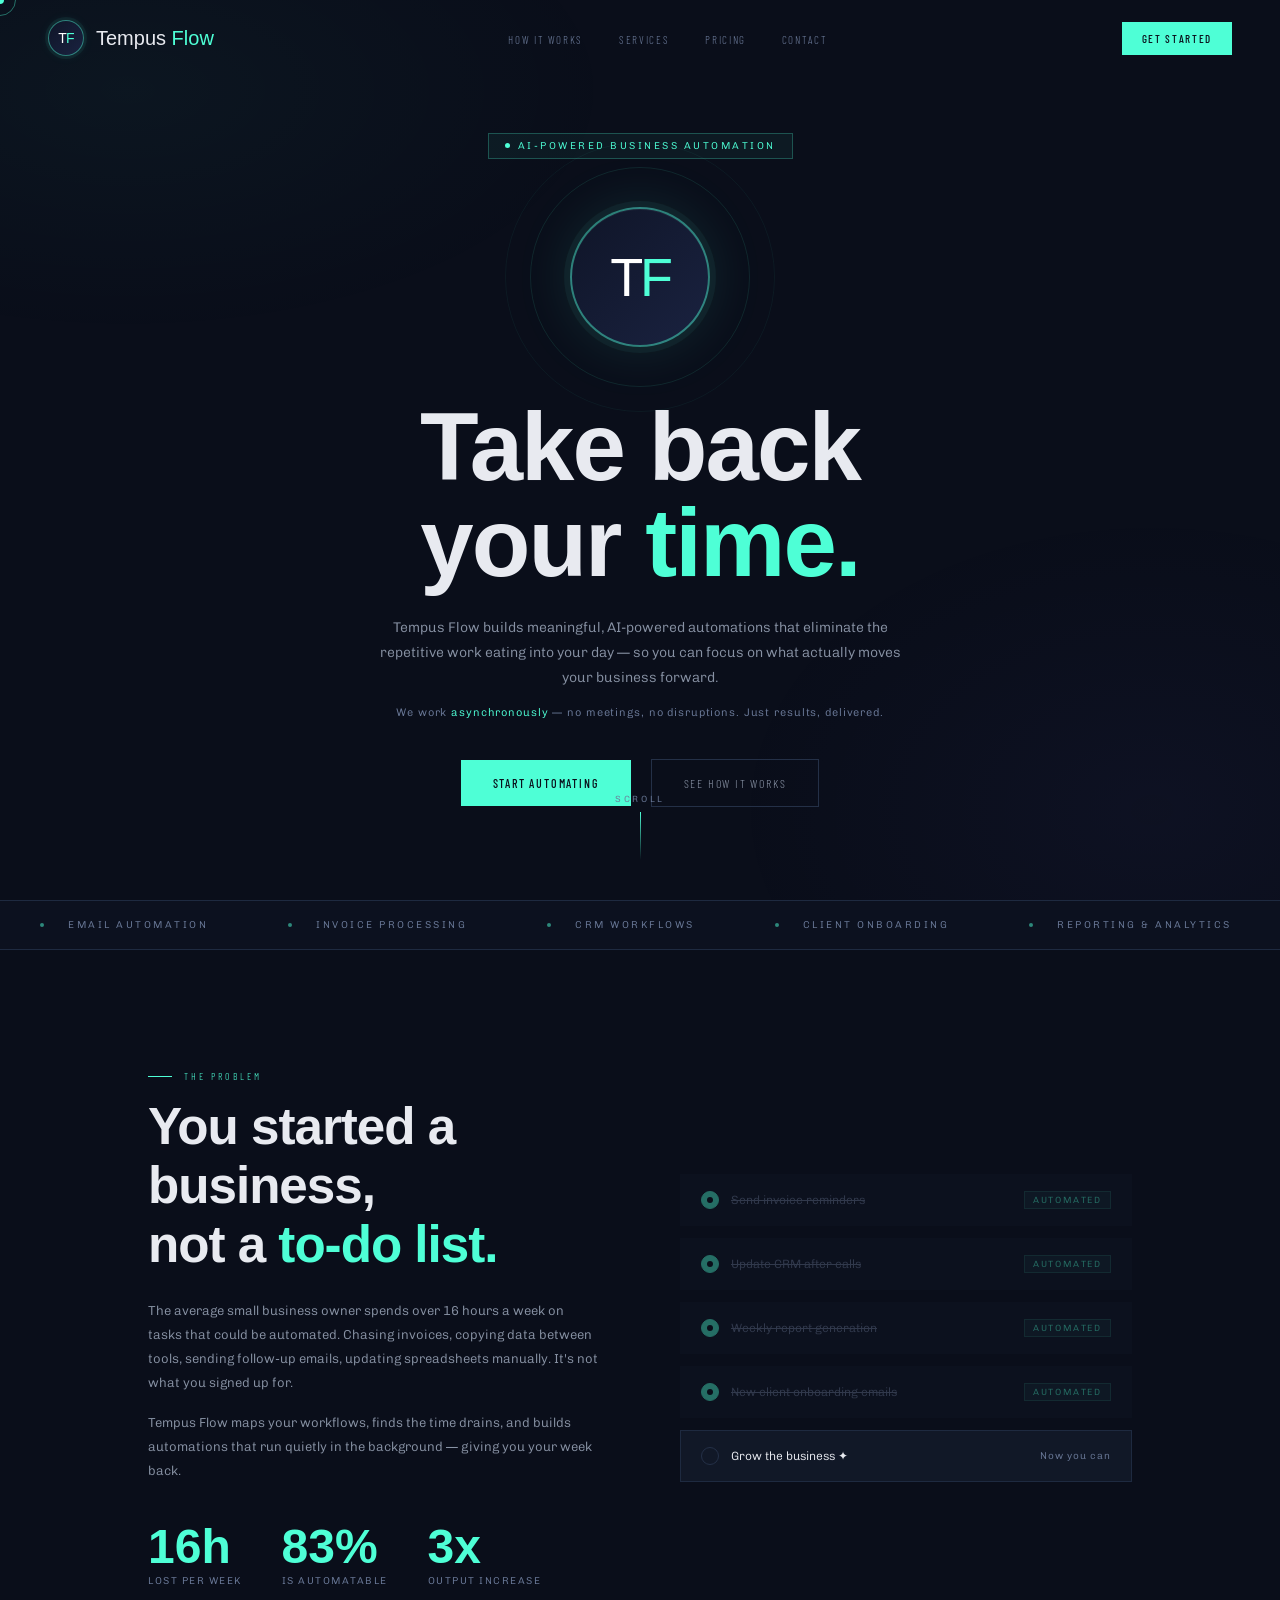
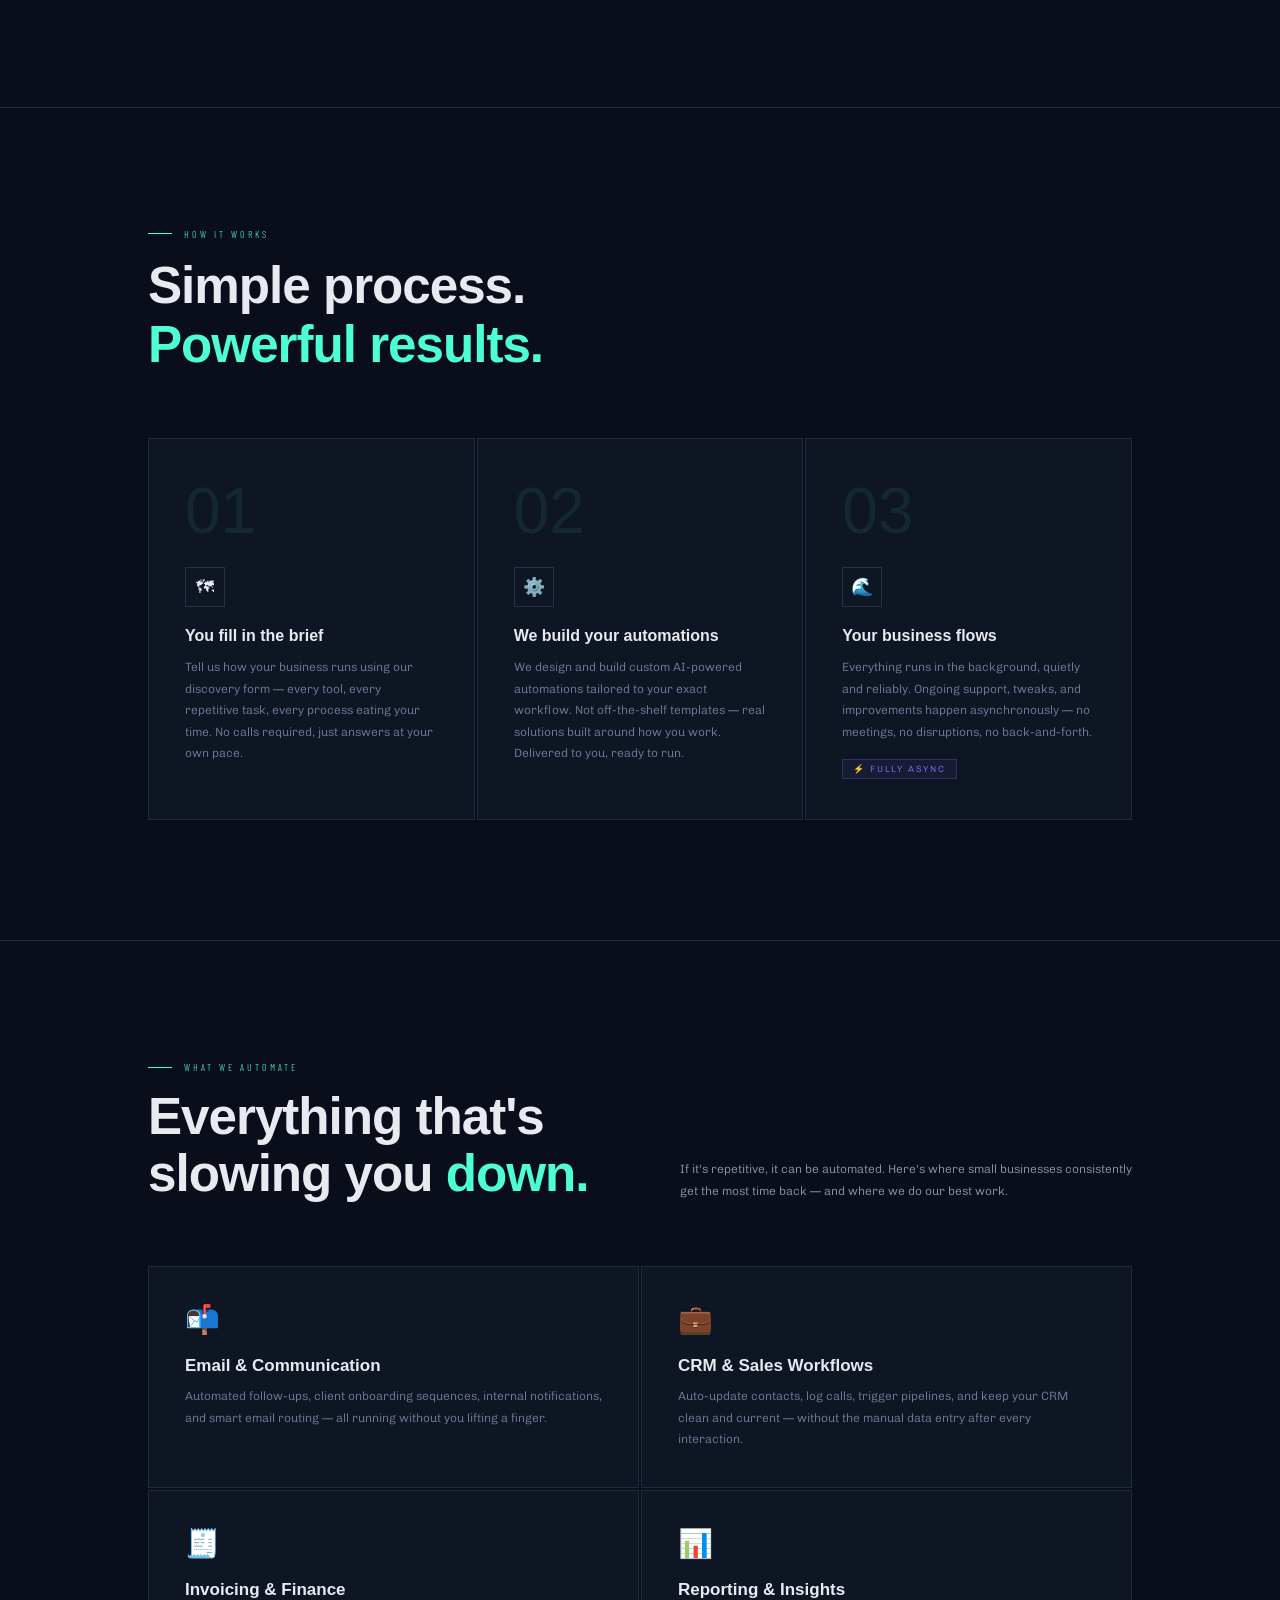
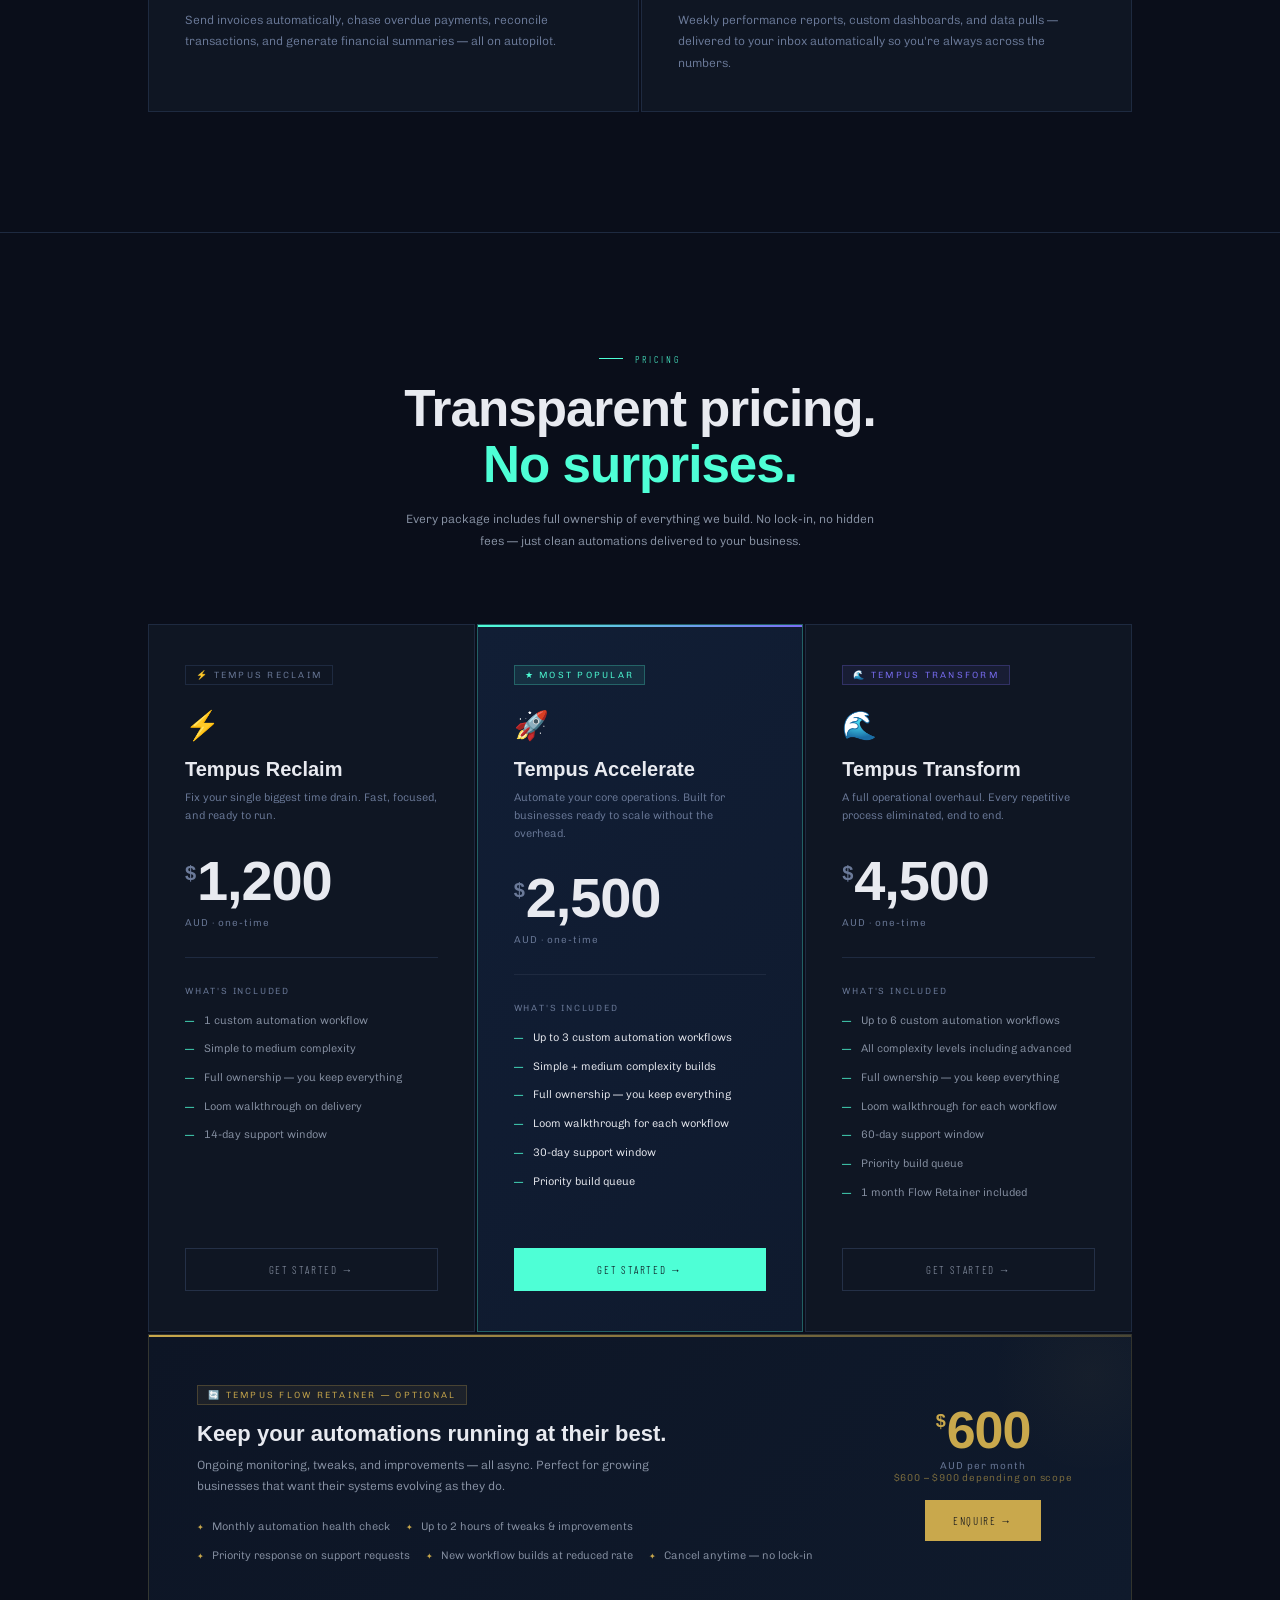
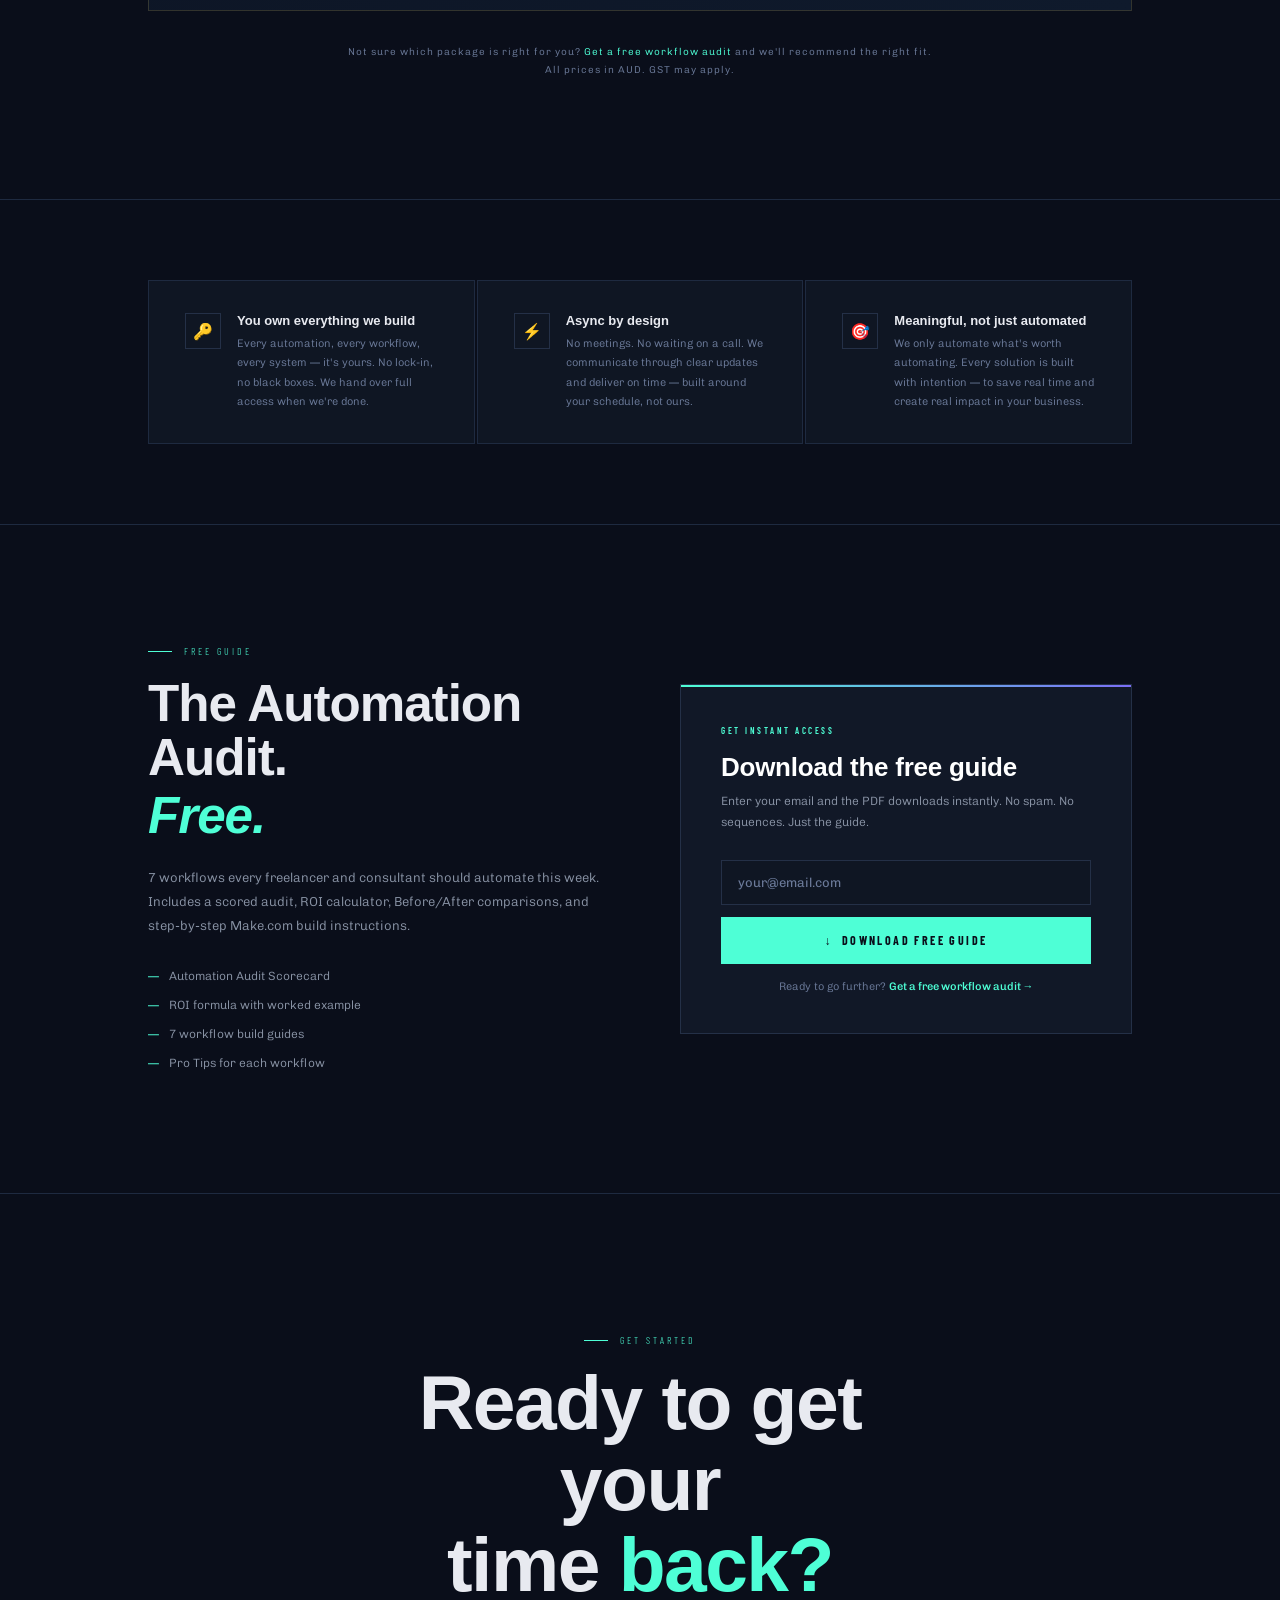
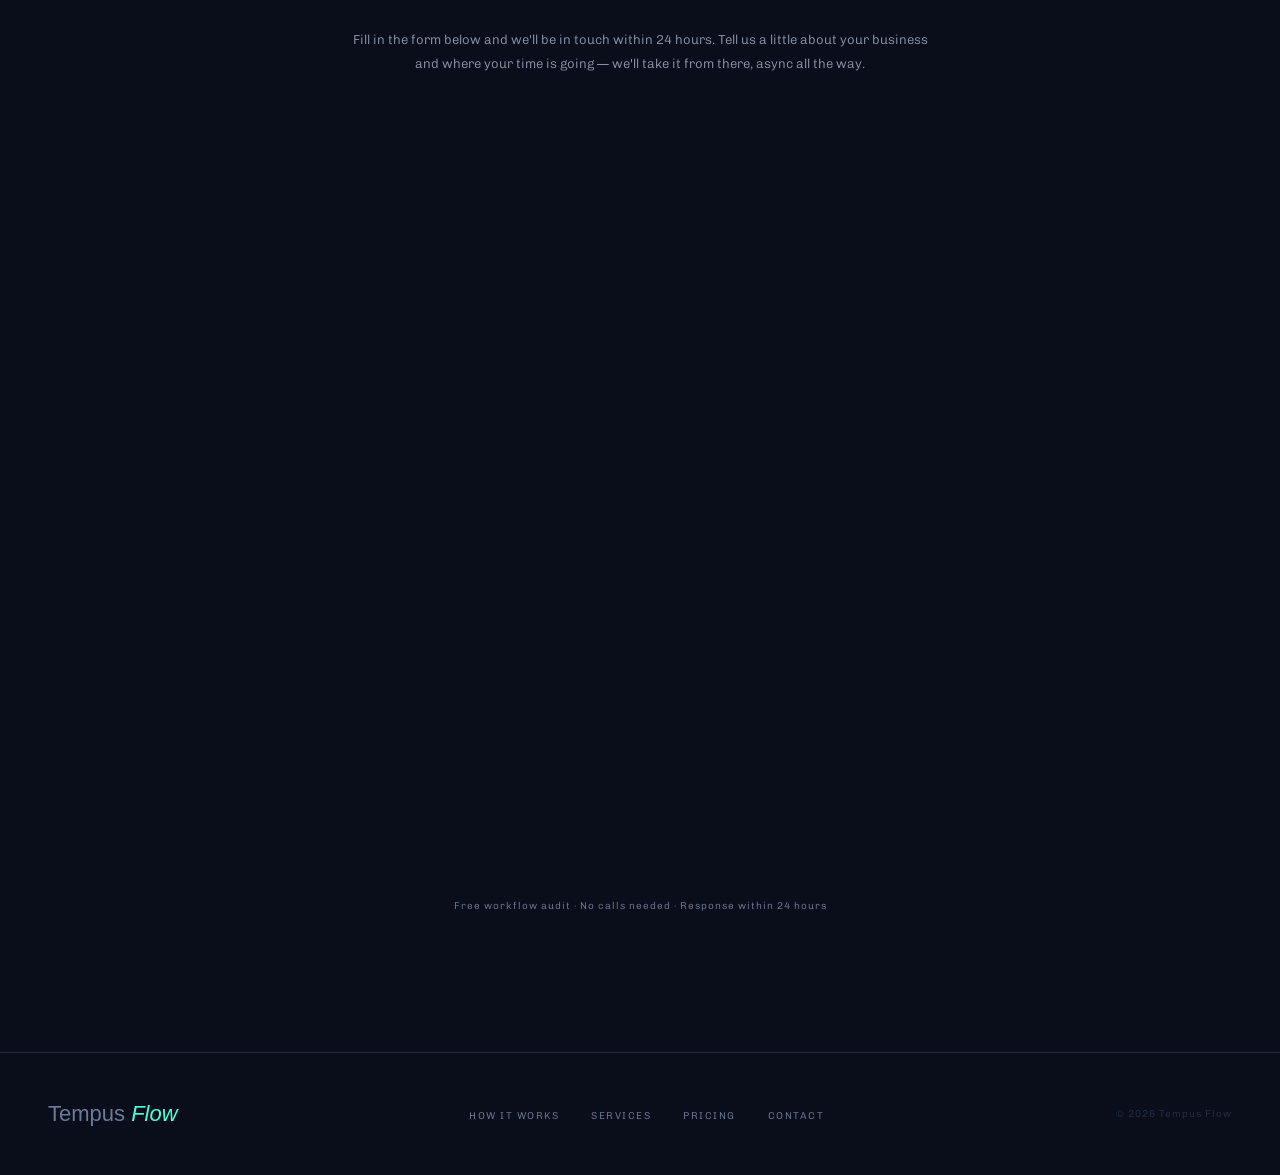
==== commit ad064870: "Fix hero scroll indicator centering and obstruction Co-Authored-By: Claude Sonnet 4.6 <noreply@anthr" ====
--- a/index.html
+++ b/index.html
@@ -91,7 +91,7 @@
   .btn-primary:hover { background:#6fffe3; box-shadow:0 0 30px rgba(78,255,214,0.35); transform:translateY(-1px); }
   .btn-ghost { font-family:'Barlow Condensed',sans-serif; font-size:12px; letter-spacing:0.15em; text-transform:uppercase; color:var(--muted2); background:transparent; padding:16px 32px; border:1px solid var(--border2); cursor:none; text-decoration:none; transition:border-color 0.2s,color 0.2s; display:inline-block; }
   .btn-ghost:hover { border-color:var(--muted); color:var(--text); }
-  .hero-scroll { position:absolute; bottom:40px; left:50%; transform:translateX(-50%); display:flex; flex-direction:column; align-items:center; gap:8px; opacity:0; animation:fadeUp 0.8s ease forwards 1.1s; }
+  .hero-scroll { position:absolute; bottom:40px; left:0; right:0; display:flex; flex-direction:column; align-items:center; gap:8px; opacity:0; animation:fadeUp 0.8s ease forwards 1.1s; pointer-events:none; }
   .hero-scroll span { font-size:9px; letter-spacing:0.3em; text-transform:uppercase; color:var(--muted); }
   .scroll-line { width:1px; height:48px; background:linear-gradient(to bottom,var(--accent),transparent); animation:scrollDrop 2s ease-in-out infinite; }
   @keyframes scrollDrop { 0%{transform:scaleY(0);transform-origin:top;opacity:1;} 50%{transform:scaleY(1);transform-origin:top;opacity:1;} 51%{transform:scaleY(1);transform-origin:bottom;opacity:1;} 100%{transform:scaleY(0);transform-origin:bottom;opacity:0;} }
@@ -769,7 +769,7 @@
     btn.disabled = true;
     btn.textContent = 'Sending…';
 
-    const MAKE_WEBHOOK = 'MAKE_WEBHOOK_URL_HERE';
+    const MAKE_WEBHOOK = 'https://hook.eu1.make.com/3yokkdvkwbj6j948tq5n5gcfcush0uof';
     try {
       await fetch(MAKE_WEBHOOK, {
         method: 'POST',
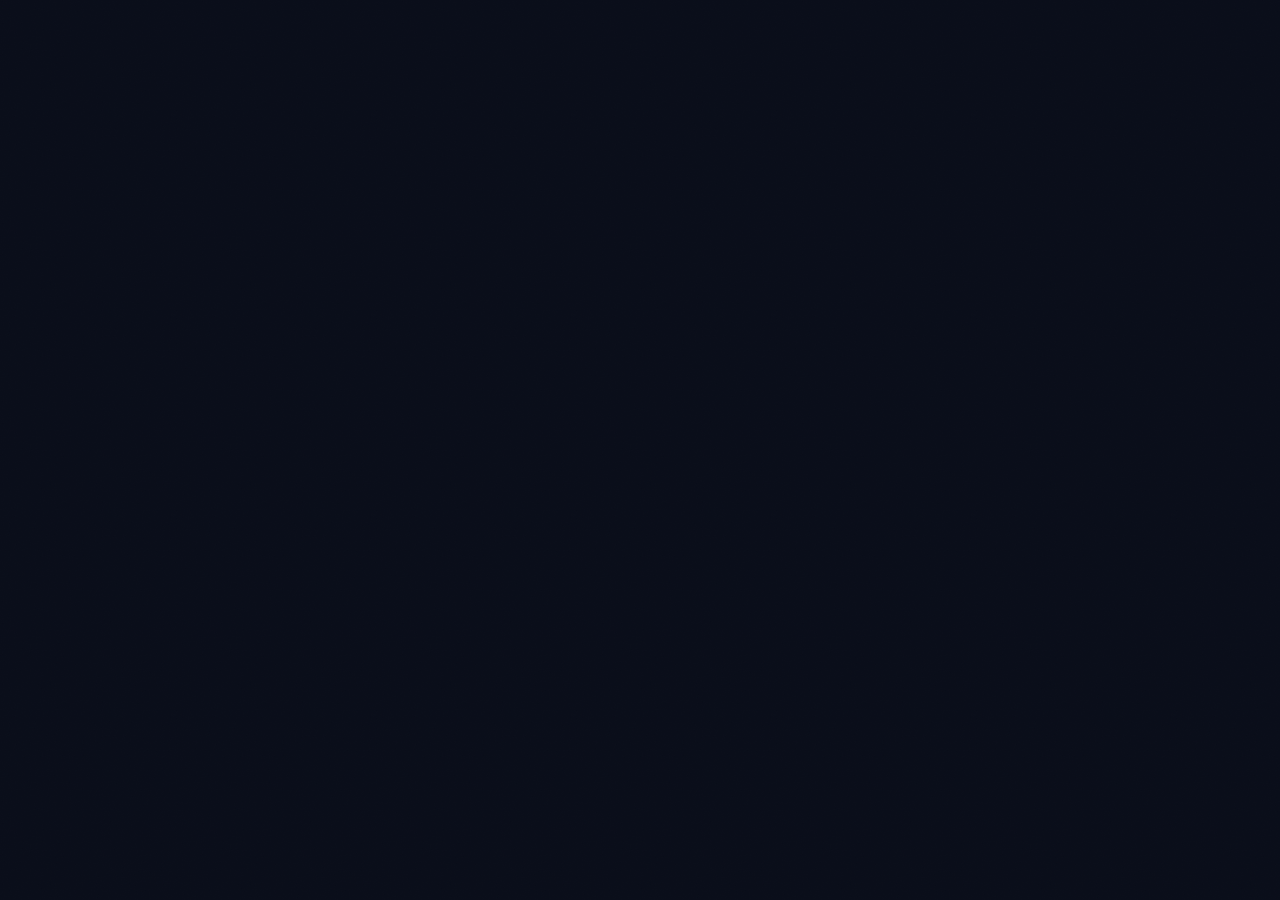
==== commit 075d6f6c: "Redesign: implement new React-based landing page from handoff - Replace single-file HTML with multi-" ====
--- a/index.html
+++ b/index.html
@@ -4,796 +4,56 @@
 <meta charset="UTF-8">
 <meta name="viewport" content="width=device-width, initial-scale=1.0">
 <title>Tempus Flow — Take Back Your Time</title>
-<link href="https://fonts.googleapis.com/css2?family=Chivo:ital,wght@0,300;0,400;0,500;0,700;1,300;1,400&family=Barlow+Condensed:ital,wght@0,400;0,500;0,600;0,700;0,800;1,400;1,500&display=swap" rel="stylesheet">
+
+<link rel="preconnect" href="https://fonts.googleapis.com">
+<link rel="preconnect" href="https://fonts.gstatic.com" crossorigin>
+<link href="https://fonts.googleapis.com/css2?family=Chivo:ital,wght@0,300;0,400;0,500;0,700;0,900;1,300;1,400&family=Barlow+Condensed:ital,wght@0,400;0,500;0,600;0,700;0,800;1,400;1,500&family=Playfair+Display:ital,wght@1,500;1,700&family=JetBrains+Mono:wght@400;500&display=swap" rel="stylesheet">
 <link rel="stylesheet" href="https://api.fontshare.com/v2/css?f[]=clash-display@400,500,600,700&display=swap">
-<style>
-  :root {
-    --midnight: #0a0e1a;
-    --deep: #0d1220;
-    --card: #111827;
-    --card2: #0f1623;
-    --border: #1e2a40;
-    --border2: #243047;
-    --accent: #4EFFD6;
-    --accent2: #7B6EF6;
-    --gold: #C9A84C;
-    --text: #e8eaf0;
-    --muted: #6b7a99;
-    --muted2: #8892a4;
-    --white: #ffffff;
-  }
 
-  *, *::before, *::after { margin: 0; padding: 0; box-sizing: border-box; }
-  html { scroll-behavior: smooth; }
+<link rel="stylesheet" href="styles.css">
 
-  body {
-    background: var(--midnight);
-    color: var(--text);
-    font-family: 'Chivo', sans-serif;
-    font-weight: 300;
-    overflow-x: hidden;
-    cursor: none;
-  }
+<script>
+  // ─── Site config ───────────────────────────────────────────────────────────
+  window.__resources = {
+    guidePdf: './assets/Tempus-Flow-Automation-Guide.pdf',
+  };
 
-  .cursor { position:fixed; width:8px; height:8px; background:var(--accent); border-radius:50%; pointer-events:none; z-index:9999; transform:translate(-50%,-50%); transition:width 0.2s,height 0.2s; }
-  .cursor-ring { position:fixed; width:32px; height:32px; border:1px solid rgba(78,255,214,0.4); border-radius:50%; pointer-events:none; z-index:9998; transform:translate(-50%,-50%); transition:width 0.3s,height 0.3s,border-color 0.3s; }
-  body:has(a:hover) .cursor, body:has(button:hover) .cursor { width:12px; height:12px; }
-  body:has(a:hover) .cursor-ring, body:has(button:hover) .cursor-ring { width:48px; height:48px; border-color:rgba(78,255,214,0.6); }
+  window.MAKE_WEBHOOK = 'https://hook.eu1.make.com/3yokkdvkwbj6j948tq5n5gcfcush0uof';
 
-  body::before {
-    content:''; position:fixed; inset:0;
-    background:
-      radial-gradient(ellipse 70% 50% at 10% 10%, rgba(78,255,214,0.035) 0%, transparent 55%),
-      radial-gradient(ellipse 60% 60% at 90% 90%, rgba(123,110,246,0.04) 0%, transparent 55%);
-    pointer-events:none; z-index:0;
-  }
-
-  /* NAV */
-  nav {
-    position:fixed; top:0; left:0; right:0; z-index:100;
-    padding:20px 48px;
-    display:flex; align-items:center; justify-content:space-between;
-    border-bottom:1px solid transparent;
-    transition:border-color 0.3s, background 0.3s, backdrop-filter 0.3s;
-  }
-  nav.scrolled { border-color:var(--border); background:rgba(10,14,26,0.88); backdrop-filter:blur(16px); }
-  .nav-logo { display:flex; align-items:center; gap:12px; text-decoration:none; }
-  .nav-icon { width:36px; height:36px; border-radius:50%; background:linear-gradient(135deg,#0f1528,#1a2240); border:1.5px solid rgba(78,255,214,0.45); display:flex; align-items:center; justify-content:center; box-shadow:0 0 0 3px rgba(78,255,214,0.06),0 0 12px rgba(78,255,214,0.08); flex-shrink:0; }
-  .nav-icon span { font-family:'Clash Display',sans-serif; font-weight:500; font-size:14px; color:#fff; letter-spacing:-0.05em; line-height:1; }
-  .nav-icon span em { color:var(--accent); font-style:normal; }
-  .nav-wordmark { font-family:'Clash Display',sans-serif; font-size:20px; font-weight:500; color:var(--text); }
-  .nav-wordmark em { color:var(--accent); font-style:normal; }
-  .nav-links { display:flex; align-items:center; gap:36px; list-style:none; }
-  .nav-links a { font-family:'Barlow Condensed',sans-serif; font-size:11px; letter-spacing:0.15em; text-transform:uppercase; color:var(--muted); text-decoration:none; transition:color 0.2s; }
-  .nav-links a:hover { color:var(--text); }
-  .nav-cta { font-family:'Barlow Condensed',sans-serif; font-size:11px; letter-spacing:0.15em; text-transform:uppercase; color:var(--midnight); background:var(--accent); padding:10px 20px; border:none; cursor:none; text-decoration:none; font-weight:500; transition:background 0.2s, box-shadow 0.2s; }
-  .nav-cta:hover { background:#6fffe3; box-shadow:0 0 20px rgba(78,255,214,0.3); }
-
-  /* HERO */
-  .hero { min-height:100vh; display:flex; flex-direction:column; align-items:center; justify-content:center; text-align:center; padding:120px 48px 80px; position:relative; z-index:2; }
-  .hero-badge { display:inline-flex; align-items:center; gap:8px; font-size:10px; letter-spacing:0.25em; text-transform:uppercase; color:var(--accent); border:1px solid rgba(78,255,214,0.25); background:rgba(78,255,214,0.05); padding:6px 16px; margin-bottom:48px; opacity:0; animation:fadeUp 0.8s ease forwards 0.2s; }
-  .hero-badge-dot { width:5px; height:5px; border-radius:50%; background:var(--accent); animation:blink 2s ease-in-out infinite; }
-  @keyframes blink { 0%,100%{opacity:1} 50%{opacity:0.3} }
-  .hero-icon-wrap { position:relative; margin-bottom:52px; opacity:0; animation:fadeUp 0.8s ease forwards 0.35s; }
-  .hero-icon-wrap::before { content:''; position:absolute; top:50%; left:50%; transform:translate(-50%,-50%); width:220px; height:220px; border-radius:50%; border:1px solid rgba(78,255,214,0.1); animation:orbitPulse 5s ease-in-out infinite; }
-  .hero-icon-wrap::after { content:''; position:absolute; top:50%; left:50%; transform:translate(-50%,-50%); width:270px; height:270px; border-radius:50%; border:1px solid rgba(78,255,214,0.05); animation:orbitPulse 5s ease-in-out infinite 0.8s; }
-  @keyframes orbitPulse { 0%,100%{transform:translate(-50%,-50%) scale(1); opacity:1;} 50%{transform:translate(-50%,-50%) scale(1.04); opacity:0.5;} }
-  .hero-logo-icon { width:140px; height:140px; border-radius:50%; background:linear-gradient(135deg,#0f1528,#1a2240); border:2px solid rgba(78,255,214,0.45); display:flex; align-items:center; justify-content:center; position:relative; box-shadow:0 0 0 6px rgba(78,255,214,0.05),0 0 60px rgba(78,255,214,0.12),inset 0 1px 0 rgba(255,255,255,0.05); }
-  .hero-logo-icon span { font-family:'Clash Display',sans-serif; font-weight:500; font-size:54px; color:#fff; letter-spacing:-0.06em; line-height:1; }
-  .hero-logo-icon span em { color:var(--accent); font-style:normal; }
-  .hero-heading { font-family:'Clash Display',sans-serif; font-size:clamp(52px,8vw,96px); font-weight:600; line-height:1.0; letter-spacing:-0.02em; margin-bottom:24px; opacity:0; animation:fadeUp 0.8s ease forwards 0.5s; }
-  .hero-heading em { font-style:normal; color:var(--accent); }
-  .hero-sub { font-family:'Chivo',sans-serif; font-size:14px; color:var(--muted2); line-height:1.8; max-width:540px; margin:0 auto 16px; opacity:0; animation:fadeUp 0.8s ease forwards 0.65s; }
-  .hero-async-note { font-size:11px; color:var(--muted); letter-spacing:0.08em; margin-bottom:40px; opacity:0; animation:fadeUp 0.8s ease forwards 0.72s; }
-  .hero-async-note span { color:var(--accent); }
-  .hero-actions { display:flex; align-items:center; gap:20px; justify-content:center; opacity:0; animation:fadeUp 0.8s ease forwards 0.8s; }
-  .btn-primary { font-family:'Barlow Condensed',sans-serif; font-size:12px; letter-spacing:0.15em; text-transform:uppercase; color:var(--midnight); background:var(--accent); padding:16px 32px; border:none; cursor:none; text-decoration:none; font-weight:500; transition:background 0.2s,box-shadow 0.2s,transform 0.2s; display:inline-block; }
-  .btn-primary:hover { background:#6fffe3; box-shadow:0 0 30px rgba(78,255,214,0.35); transform:translateY(-1px); }
-  .btn-ghost { font-family:'Barlow Condensed',sans-serif; font-size:12px; letter-spacing:0.15em; text-transform:uppercase; color:var(--muted2); background:transparent; padding:16px 32px; border:1px solid var(--border2); cursor:none; text-decoration:none; transition:border-color 0.2s,color 0.2s; display:inline-block; }
-  .btn-ghost:hover { border-color:var(--muted); color:var(--text); }
-  .hero-scroll { position:absolute; bottom:40px; left:0; right:0; display:flex; flex-direction:column; align-items:center; gap:8px; opacity:0; animation:fadeUp 0.8s ease forwards 1.1s; pointer-events:none; }
-  .hero-scroll span { font-size:9px; letter-spacing:0.3em; text-transform:uppercase; color:var(--muted); }
-  .scroll-line { width:1px; height:48px; background:linear-gradient(to bottom,var(--accent),transparent); animation:scrollDrop 2s ease-in-out infinite; }
-  @keyframes scrollDrop { 0%{transform:scaleY(0);transform-origin:top;opacity:1;} 50%{transform:scaleY(1);transform-origin:top;opacity:1;} 51%{transform:scaleY(1);transform-origin:bottom;opacity:1;} 100%{transform:scaleY(0);transform-origin:bottom;opacity:0;} }
-
-  /* MARQUEE */
-  .marquee-section { border-top:1px solid var(--border); border-bottom:1px solid var(--border); padding:18px 0; overflow:hidden; position:relative; z-index:2; background:rgba(14,20,36,0.6); }
-  .marquee-track { display:flex; gap:0; animation:marquee 30s linear infinite; width:max-content; }
-  .marquee-item { display:flex; align-items:center; gap:24px; padding:0 40px; font-size:10px; letter-spacing:0.25em; text-transform:uppercase; color:var(--muted); white-space:nowrap; }
-  .marquee-dot { width:4px; height:4px; border-radius:50%; background:var(--accent); opacity:0.5; flex-shrink:0; }
-  @keyframes marquee { 0%{transform:translateX(0)} 100%{transform:translateX(-50%)} }
-
-  /* SHARED */
-  section { position:relative; z-index:2; }
-  .section-inner { max-width:1080px; margin:0 auto; padding:0 48px; }
-  .section-eyebrow { font-family:'Barlow Condensed',sans-serif; font-size:10px; letter-spacing:0.3em; text-transform:uppercase; color:var(--accent); margin-bottom:16px; display:flex; align-items:center; gap:12px; }
-  .section-eyebrow::before { content:''; width:24px; height:1px; background:var(--accent); }
-
-  /* PROBLEM */
-  .problem-section { padding:120px 0; }
-  .problem-grid { display:grid; grid-template-columns:1fr 1fr; gap:80px; align-items:center; }
-  .problem-heading { font-family:'Clash Display',sans-serif; font-size:clamp(36px,4vw,56px); font-weight:600; line-height:1.15; letter-spacing:-0.02em; margin-bottom:24px; }
-  .problem-heading em { font-style:normal; color:var(--accent); }
-  .problem-body { font-size:13px; color:var(--muted2); line-height:1.85; margin-bottom:16px; }
-  .problem-stat { display:flex; gap:40px; margin-top:40px; }
-  .stat-item { display:flex; flex-direction:column; gap:4px; }
-  .stat-num { font-family:'Clash Display',sans-serif; font-size:48px; font-weight:600; color:var(--accent); line-height:1; }
-  .stat-label { font-size:10px; letter-spacing:0.15em; text-transform:uppercase; color:var(--muted); }
-  .problem-visual { display:flex; flex-direction:column; gap:12px; }
-  .task-card { background:var(--card); border:1px solid var(--border); padding:16px 20px; display:flex; align-items:center; justify-content:space-between; }
-  .task-card.done { opacity:0.4; border-color:transparent; }
-  .task-left { display:flex; align-items:center; gap:12px; }
-  .task-check { width:18px; height:18px; border-radius:50%; border:1.5px solid var(--border2); display:flex; align-items:center; justify-content:center; flex-shrink:0; }
-  .task-card.done .task-check { background:var(--accent); border-color:var(--accent); }
-  .task-check-inner { width:6px; height:6px; background:var(--midnight); border-radius:50%; display:none; }
-  .task-card.done .task-check-inner { display:block; }
-  .task-name { font-size:12px; color:var(--text); }
-  .task-card.done .task-name { color:var(--muted); text-decoration:line-through; }
-  .task-time { font-size:10px; color:var(--muted); letter-spacing:0.1em; }
-  .task-auto { font-size:9px; letter-spacing:0.2em; text-transform:uppercase; color:var(--accent); background:rgba(78,255,214,0.08); border:1px solid rgba(78,255,214,0.2); padding:3px 8px; }
-
-  /* HOW IT WORKS */
-  .how-section { padding:120px 0; border-top:1px solid var(--border); }
-  .how-heading { font-family:'Clash Display',sans-serif; font-size:clamp(36px,4vw,56px); font-weight:600; letter-spacing:-0.02em; margin-bottom:64px; max-width:500px; }
-  .how-heading em { font-style:normal; color:var(--accent); }
-  .steps-grid { display:grid; grid-template-columns:repeat(3,1fr); gap:2px; }
-  .step-card { background:var(--card2); border:1px solid var(--border); padding:40px 36px; position:relative; transition:background 0.3s,border-color 0.3s; }
-  .step-card:hover { background:var(--card); border-color:var(--border2); }
-  .step-num { font-family:'Clash Display',sans-serif; font-size:64px; font-weight:300; color:rgba(78,255,214,0.08); line-height:1; margin-bottom:24px; display:block; }
-  .step-icon { width:40px; height:40px; border:1px solid var(--border2); display:flex; align-items:center; justify-content:center; margin-bottom:20px; font-size:18px; }
-  .step-title { font-family:'Clash Display',sans-serif; font-size:16px; font-weight:700; color:var(--text); margin-bottom:12px; }
-  .step-body { font-size:12px; color:var(--muted); line-height:1.8; }
-  .async-badge { display:inline-flex; align-items:center; gap:6px; font-size:9px; letter-spacing:0.2em; text-transform:uppercase; color:var(--accent2); border:1px solid rgba(123,110,246,0.25); background:rgba(123,110,246,0.07); padding:4px 10px; margin-top:16px; }
-
-  /* SERVICES */
-  .services-section { padding:120px 0; border-top:1px solid var(--border); }
-  .services-header { display:grid; grid-template-columns:1fr 1fr; gap:80px; align-items:end; margin-bottom:64px; }
-  .services-heading { font-family:'Clash Display',sans-serif; font-size:clamp(36px,4vw,56px); font-weight:600; letter-spacing:-0.02em; line-height:1.1; }
-  .services-heading em { font-style:normal; color:var(--accent); }
-  .services-body { font-size:12px; color:var(--muted2); line-height:1.85; }
-  .services-grid { display:grid; grid-template-columns:repeat(2,1fr); gap:2px; }
-  .service-card { background:var(--card2); border:1px solid var(--border); padding:36px; transition:background 0.3s,border-color 0.3s; position:relative; overflow:hidden; }
-  .service-card::before { content:''; position:absolute; top:0; left:0; width:100%; height:2px; background:linear-gradient(to right,var(--accent),var(--accent2)); transform:scaleX(0); transform-origin:left; transition:transform 0.4s ease; }
-  .service-card:hover { background:var(--card); border-color:var(--border2); }
-  .service-card:hover::before { transform:scaleX(1); }
-  .service-icon { font-size:28px; margin-bottom:20px; display:block; }
-  .service-title { font-family:'Clash Display',sans-serif; font-size:17px; font-weight:700; color:var(--text); margin-bottom:10px; }
-  .service-body { font-size:12px; color:var(--muted); line-height:1.8; }
-
-  /* ===== PRICING ===== */
-  .pricing-section { padding:120px 0; border-top:1px solid var(--border); }
-  .pricing-header { text-align:center; margin-bottom:72px; }
-  .pricing-heading { font-family:'Clash Display',sans-serif; font-size:clamp(36px,4vw,56px); font-weight:600; letter-spacing:-0.02em; line-height:1.1; margin-bottom:16px; }
-  .pricing-heading em { font-style:normal; color:var(--accent); }
-  .pricing-sub { font-size:12px; color:var(--muted2); line-height:1.8; max-width:480px; margin:0 auto; }
-
-  .pricing-grid { display:grid; grid-template-columns:repeat(3,1fr); gap:2px; margin-bottom:2px; }
-
-  .pricing-card {
-    background:var(--card2); border:1px solid var(--border); padding:40px 36px;
-    position:relative; overflow:hidden;
-    transition:background 0.3s, border-color 0.3s;
-    display:flex; flex-direction:column;
-  }
-  .pricing-card:hover { background:var(--card); border-color:var(--border2); }
-  .pricing-card::before {
-    content:''; position:absolute; top:0; left:0; right:0; height:2px;
-    background:linear-gradient(to right, var(--accent), var(--accent2));
-    transform:scaleX(0); transform-origin:left;
-    transition:transform 0.4s ease;
-  }
-  .pricing-card:hover::before { transform:scaleX(1); }
-
-  /* Featured card */
-  .pricing-card.featured {
-    background:linear-gradient(135deg,#111e35,#0f1a2e);
-    border-color:rgba(78,255,214,0.3);
-  }
-  .pricing-card.featured::before { transform:scaleX(1); }
-  .pricing-card.featured:hover { border-color:rgba(78,255,214,0.5); }
-
-  .pricing-badge {
-    display:inline-flex; align-items:center; gap:6px;
-    font-size:9px; letter-spacing:0.25em; text-transform:uppercase;
-    padding:4px 10px; margin-bottom:24px; align-self:flex-start;
-  }
-  .pricing-badge.popular { color:var(--accent); background:rgba(78,255,214,0.08); border:1px solid rgba(78,255,214,0.25); }
-  .pricing-badge.standard { color:var(--muted); background:transparent; border:1px solid var(--border); }
-  .pricing-badge.premium { color:var(--accent2); background:rgba(123,110,246,0.08); border:1px solid rgba(123,110,246,0.25); }
-
-  .pricing-icon { font-size:28px; margin-bottom:16px; }
-  .pricing-name { font-family:'Clash Display',sans-serif; font-size:20px; font-weight:700; color:var(--text); margin-bottom:8px; }
-  .pricing-tagline { font-size:11px; color:var(--muted); line-height:1.6; margin-bottom:28px; }
-
-  .pricing-price { margin-bottom:8px; }
-  .pricing-amount { font-family:'Clash Display',sans-serif; font-size:56px; font-weight:600; color:var(--text); line-height:1; letter-spacing:-0.02em; }
-  .pricing-amount span { font-size:20px; color:var(--muted); vertical-align:top; margin-top:10px; display:inline-block; margin-right:2px; }
-  .pricing-period { font-size:10px; color:var(--muted); letter-spacing:0.1em; margin-bottom:28px; }
-
-  .pricing-divider { height:1px; background:var(--border); margin-bottom:28px; }
-
-  .pricing-includes { font-size:9px; letter-spacing:0.2em; text-transform:uppercase; color:var(--muted); margin-bottom:16px; }
-
-  .pricing-features { list-style:none; margin-bottom:36px; flex:1; }
-  .pricing-features li { display:flex; align-items:flex-start; gap:10px; font-size:11px; color:var(--muted2); line-height:1.7; margin-bottom:10px; }
-  .pricing-features li::before { content:'—'; color:var(--accent); flex-shrink:0; font-size:10px; margin-top:1px; }
-  .pricing-card.featured .pricing-features li { color:var(--text); }
-
-  .pricing-cta {
-    font-family:'Barlow Condensed',sans-serif; font-size:11px; letter-spacing:0.15em; text-transform:uppercase;
-    padding:14px 24px; text-decoration:none; text-align:center; display:block;
-    transition:all 0.2s; border:1px solid;
-  }
-  .pricing-cta.primary { color:var(--midnight); background:var(--accent); border-color:var(--accent); }
-  .pricing-cta.primary:hover { background:#6fffe3; box-shadow:0 0 24px rgba(78,255,214,0.3); }
-  .pricing-cta.ghost { color:var(--muted2); background:transparent; border-color:var(--border2); }
-  .pricing-cta.ghost:hover { color:var(--text); border-color:var(--muted); }
-
-  /* Retainer card — full width */
-  .retainer-card {
-    background:linear-gradient(135deg, #0d1525, #0f1a2c);
-    border:1px solid rgba(201,168,76,0.2);
-    padding:48px; position:relative; overflow:hidden;
-    display:grid; grid-template-columns:1fr auto;
-    gap:48px; align-items:center;
-    transition:border-color 0.3s;
-  }
-  .retainer-card:hover { border-color:rgba(201,168,76,0.4); }
-  .retainer-card::before {
-    content:''; position:absolute; top:0; left:0; right:0; height:2px;
-    background:linear-gradient(to right, var(--gold), rgba(201,168,76,0.3));
-  }
-  .retainer-card::after {
-    content:''; position:absolute; top:-60px; right:-60px;
-    width:200px; height:200px; border-radius:50%;
-    background:radial-gradient(circle, rgba(201,168,76,0.04) 0%, transparent 70%);
-    pointer-events:none;
-  }
-  .retainer-badge { display:inline-flex; align-items:center; gap:6px; font-size:9px; letter-spacing:0.25em; text-transform:uppercase; color:var(--gold); background:rgba(201,168,76,0.08); border:1px solid rgba(201,168,76,0.25); padding:4px 10px; margin-bottom:16px; }
-  .retainer-name { font-family:'Clash Display',sans-serif; font-size:22px; font-weight:700; color:var(--text); margin-bottom:8px; }
-  .retainer-tagline { font-size:12px; color:var(--muted2); line-height:1.7; max-width:480px; margin-bottom:24px; }
-  .retainer-features { display:flex; flex-wrap:wrap; gap:16px; }
-  .retainer-feature { display:flex; align-items:center; gap:8px; font-size:11px; color:var(--muted2); }
-  .retainer-feature::before { content:'✦'; color:var(--gold); font-size:8px; flex-shrink:0; }
-  .retainer-right { display:flex; flex-direction:column; align-items:center; gap:16px; min-width:200px; }
-  .retainer-price { text-align:center; }
-  .retainer-amount { font-family:'Clash Display',sans-serif; font-size:52px; font-weight:600; color:var(--gold); line-height:1; letter-spacing:-0.02em; }
-  .retainer-amount span { font-size:18px; vertical-align:top; margin-top:8px; display:inline-block; margin-right:2px; }
-  .retainer-period { font-size:10px; color:var(--muted); letter-spacing:0.1em; margin-top:4px; }
-  .retainer-range { font-size:10px; color:rgba(201,168,76,0.6); letter-spacing:0.08em; }
-  .retainer-cta { font-family:'Barlow Condensed',sans-serif; font-size:11px; letter-spacing:0.15em; text-transform:uppercase; color:var(--midnight); background:var(--gold); border:none; padding:14px 28px; text-decoration:none; text-align:center; transition:all 0.2s; white-space:nowrap; }
-  .retainer-cta:hover { background:#d4b460; box-shadow:0 0 24px rgba(201,168,76,0.3); }
-
-  .pricing-note { text-align:center; margin-top:32px; font-size:10px; color:var(--muted); letter-spacing:0.1em; line-height:1.8; }
-  .pricing-note a { color:var(--accent); text-decoration:none; }
-  .pricing-note a:hover { text-decoration:underline; }
-
-  /* TRUST */
-  .trust-section { padding:80px 0; border-top:1px solid var(--border); }
-  .trust-grid { display:grid; grid-template-columns:repeat(3,1fr); gap:2px; }
-  .trust-card { background:var(--card2); border:1px solid var(--border); padding:32px 36px; display:flex; align-items:flex-start; gap:16px; transition:background 0.3s; }
-  .trust-card:hover { background:var(--card); }
-  .trust-icon-wrap { width:36px; height:36px; border:1px solid var(--border2); display:flex; align-items:center; justify-content:center; flex-shrink:0; font-size:16px; }
-  .trust-title { font-family:'Clash Display',sans-serif; font-size:13px; font-weight:700; color:var(--text); margin-bottom:6px; }
-  .trust-body { font-size:11px; color:var(--muted); line-height:1.75; }
-
-  /* LEAD MAGNET */
-  .leadmagnet-section { padding:120px 0; border-top:1px solid var(--border); }
-  .leadmagnet-grid { display:grid; grid-template-columns:1fr 1fr; gap:80px; align-items:center; }
-  .lm-eyebrow { font-family:'Barlow Condensed',sans-serif; font-size:10px; letter-spacing:0.3em; text-transform:uppercase; color:var(--accent); margin-bottom:20px; display:flex; align-items:center; gap:12px; }
-  .lm-eyebrow::before { content:''; width:24px; height:1px; background:var(--accent); }
-  .lm-heading { font-family:'Clash Display',sans-serif; font-size:clamp(36px,4vw,56px); font-weight:600; line-height:1.05; letter-spacing:-0.02em; margin-bottom:4px; }
-  .lm-heading-free { font-family:'Clash Display',sans-serif; font-size:clamp(36px,4vw,56px); font-weight:600; line-height:1.05; letter-spacing:-0.02em; color:var(--accent); margin-bottom:24px; font-style:italic; }
-  .lm-desc { font-family:'Chivo',sans-serif; font-size:13px; color:var(--muted2); line-height:1.85; margin-bottom:28px; }
-  .lm-features { list-style:none; display:flex; flex-direction:column; gap:10px; }
-  .lm-features li { display:flex; align-items:flex-start; gap:10px; font-family:'Chivo',sans-serif; font-size:12px; color:var(--muted2); line-height:1.6; }
-  .lm-features li::before { content:'—'; color:var(--accent); flex-shrink:0; }
-  .lm-card { background:var(--card); border:1px solid var(--border2); padding:40px; position:relative; overflow:hidden; }
-  .lm-card::before { content:''; position:absolute; top:0; left:0; right:0; height:2px; background:linear-gradient(to right,var(--accent),var(--accent2)); }
-  .lm-card-eyebrow { font-family:'Barlow Condensed',sans-serif; font-size:9px; font-weight:600; letter-spacing:0.28em; text-transform:uppercase; color:var(--accent); margin-bottom:16px; }
-  .lm-card-heading { font-family:'Clash Display',sans-serif; font-size:26px; font-weight:600; color:var(--white); letter-spacing:-0.01em; margin-bottom:8px; }
-  .lm-card-sub { font-family:'Chivo',sans-serif; font-size:12px; color:var(--muted2); line-height:1.7; margin-bottom:28px; }
-  .lm-input { width:100%; background:var(--card2); border:1px solid var(--border2); color:var(--text); font-family:'Chivo',sans-serif; font-size:13px; padding:14px 16px; outline:none; margin-bottom:12px; transition:border-color 0.2s; }
-  .lm-input:focus { border-color:rgba(78,255,214,0.5); }
-  .lm-input::placeholder { color:var(--muted); }
-  .lm-btn { width:100%; font-family:'Barlow Condensed',sans-serif; font-size:12px; font-weight:700; letter-spacing:0.2em; text-transform:uppercase; color:var(--midnight); background:var(--accent); padding:16px 24px; border:none; cursor:pointer; transition:background 0.2s,box-shadow 0.2s; display:flex; align-items:center; justify-content:center; gap:8px; }
-  .lm-btn:hover { background:#6fffe3; box-shadow:0 0 24px rgba(78,255,214,0.3); }
-  .lm-btn:disabled { opacity:0.6; cursor:not-allowed; }
-  .lm-upsell { margin-top:16px; text-align:center; font-family:'Chivo',sans-serif; font-size:11px; color:var(--muted); }
-  .lm-upsell a { color:var(--accent); text-decoration:none; font-weight:500; }
-  .lm-upsell a:hover { text-decoration:underline; }
-  .lm-success { display:none; text-align:center; padding:24px 0; }
-  .lm-success-icon { font-size:36px; margin-bottom:12px; }
-  .lm-success-msg { font-family:'Clash Display',sans-serif; font-size:20px; font-weight:600; color:var(--accent); margin-bottom:8px; }
-  .lm-success-sub { font-family:'Chivo',sans-serif; font-size:12px; color:var(--muted2); }
-  .lm-error { font-family:'Chivo',sans-serif; font-size:11px; color:#ff6b6b; margin-top:8px; display:none; }
-  @media (max-width:768px) { .leadmagnet-grid { grid-template-columns:1fr; gap:48px; } }
-
-  /* CTA */
-  .cta-section { padding:140px 0; border-top:1px solid var(--border); text-align:center; }
-  .cta-inner { max-width:680px; margin:0 auto; padding:0 48px; }
-  .cta-heading { font-family:'Clash Display',sans-serif; font-size:clamp(44px,6vw,80px); font-weight:600; line-height:1.05; letter-spacing:-0.02em; margin-bottom:24px; }
-  .cta-heading em { font-style:normal; color:var(--accent); }
-  .cta-body { font-size:13px; color:var(--muted2); line-height:1.8; margin-bottom:48px; }
-  .tally-wrap { max-width:560px; margin:0 auto 20px; border:1px solid var(--border2); background:var(--card); overflow:hidden; }
-  .tally-wrap iframe { display:block; width:100%; border:none; background:transparent; min-height:440px; }
-  .cta-note { font-size:10px; color:var(--muted); letter-spacing:0.1em; }
-
-  /* FOOTER */
-  footer { border-top:1px solid var(--border); padding:48px; display:flex; align-items:center; justify-content:space-between; position:relative; z-index:2; }
-  .footer-logo { font-family:'Clash Display',sans-serif; font-size:22px; font-weight:500; color:var(--muted); text-decoration:none; }
-  .footer-logo em { color:var(--accent); font-style:italic; }
-  .footer-links { display:flex; gap:32px; list-style:none; }
-  .footer-links a { font-size:10px; letter-spacing:0.15em; text-transform:uppercase; color:var(--muted); text-decoration:none; transition:color 0.2s; }
-  .footer-links a:hover { color:var(--text); }
-  .footer-copy { font-size:10px; color:var(--border2); letter-spacing:0.1em; }
-
-  /* REVEAL */
-  .reveal { opacity:0; transform:translateY(24px); transition:opacity 0.7s ease,transform 0.7s ease; }
-  .reveal.visible { opacity:1; transform:translateY(0); }
-  .reveal-delay-1 { transition-delay:0.1s; }
-  .reveal-delay-2 { transition-delay:0.2s; }
-  .reveal-delay-3 { transition-delay:0.3s; }
-  .reveal-delay-4 { transition-delay:0.4s; }
-
-  @keyframes fadeUp { from{opacity:0;transform:translateY(20px)} to{opacity:1;transform:translateY(0)} }
-
-  @media (max-width:768px) {
-    nav { padding:16px 24px; }
-    .nav-links { display:none; }
-    .hero { padding:100px 24px 60px; }
-    .section-inner { padding:0 24px; }
-    .problem-grid,.services-header { grid-template-columns:1fr; gap:48px; }
-    .steps-grid,.services-grid,.trust-grid,.pricing-grid { grid-template-columns:1fr; }
-    .retainer-card { grid-template-columns:1fr; gap:32px; }
-    .retainer-right { align-items:flex-start; }
-    footer { flex-direction:column; gap:24px; text-align:center; padding:32px 24px; }
-    .footer-links { flex-wrap:wrap; justify-content:center; }
-    body { cursor:auto; }
-    .cursor,.cursor-ring { display:none; }
-  }
-</style>
-<script src="https://tally.so/widgets/embed.js"></script>
+  // Tweakable defaults
+  window.TF_TWEAKS = /*EDITMODE-BEGIN*/{
+    "heroVariant": "terminal",
+    "accentMode": "teal",
+    "moatStyle": "stack",
+    "showCalculator": true,
+    "showAuditFlow": true,
+    "showGrain": true,
+    "tagline": "Take back your time."
+  }/*EDITMODE-END*/;
+</script>
 </head>
 <body>
 
-<div class="cursor" id="cursor"></div>
-<div class="cursor-ring" id="cursorRing"></div>
+<div id="root"></div>
 
-<!-- NAV -->
-<nav id="navbar">
-  <a href="#" class="nav-logo">
-    <div class="nav-icon"><span>T<em>F</em></span></div>
-    <span class="nav-wordmark">Tempus <em>Flow</em></span>
-  </a>
-  <ul class="nav-links">
-    <li><a href="#how">How it works</a></li>
-    <li><a href="#services">Services</a></li>
-    <li><a href="#pricing">Pricing</a></li>
-    <li><a href="#contact">Contact</a></li>
-  </ul>
-  <a href="#contact" class="nav-cta">Get started</a>
-</nav>
+<!-- React + Babel -->
+<script src="https://unpkg.com/react@18.3.1/umd/react.development.js" integrity="sha384-hD6/rw4ppMLGNu3tX5cjIb+uRZ7UkRJ6BPkLpg4hAu/6onKUg4lLsHAs9EBPT82L" crossorigin="anonymous"></script>
+<script src="https://unpkg.com/react-dom@18.3.1/umd/react-dom.development.js" integrity="sha384-u6aeetuaXnQ38mYT8rp6sbXaQe3NL9t+IBXmnYxwkUI2Hw4bsp2Wvmx4yRQF1uAm" crossorigin="anonymous"></script>
+<script src="https://unpkg.com/@babel/standalone@7.29.0/babel.min.js" integrity="sha384-m08KidiNqLdpJqLq95G/LEi8Qvjl/xUYll3QILypMoQ65QorJ9Lvtp2RXYGBFj1y" crossorigin="anonymous"></script>
 
-<!-- HERO -->
-<section class="hero">
-  <div class="hero-badge">
-    <span class="hero-badge-dot"></span>
-    AI-Powered Business Automation
-  </div>
-  <div class="hero-icon-wrap">
-    <div class="hero-logo-icon">
-      <span>T<em>F</em></span>
-    </div>
-  </div>
-  <h1 class="hero-heading">Take back<br>your <em>time.</em></h1>
-  <p class="hero-sub">Tempus Flow builds meaningful, AI-powered automations that eliminate the repetitive work eating into your day — so you can focus on what actually moves your business forward.</p>
-  <p class="hero-async-note">We work <span>asynchronously</span> — no meetings, no disruptions. Just results, delivered.</p>
-  <div class="hero-actions">
-    <a href="#contact" class="btn-primary">Start automating</a>
-    <a href="#how" class="btn-ghost">See how it works</a>
-  </div>
-  <div class="hero-scroll">
-    <span>Scroll</span>
-    <div class="scroll-line"></div>
-  </div>
-</section>
+<script type="text/babel" src="tweaks-panel.jsx"></script>
+<script type="text/babel" src="components/icons.jsx"></script>
+<script type="text/babel" src="components/nav.jsx"></script>
+<script type="text/babel" src="components/hero.jsx"></script>
+<script type="text/babel" src="components/problem.jsx"></script>
+<script type="text/babel" src="components/moat.jsx"></script>
+<script type="text/babel" src="components/process.jsx"></script>
+<script type="text/babel" src="components/pricing.jsx"></script>
+<script type="text/babel" src="components/audience.jsx"></script>
+<script type="text/babel" src="components/lead-magnet.jsx"></script>
+<script type="text/babel" src="components/audit.jsx"></script>
+<script type="text/babel" src="components/footer.jsx"></script>
+<script type="text/babel" src="app.jsx"></script>
 
-<!-- MARQUEE -->
-<div class="marquee-section">
-  <div class="marquee-track">
-    <span class="marquee-item"><span class="marquee-dot"></span>Email Automation</span>
-    <span class="marquee-item"><span class="marquee-dot"></span>Invoice Processing</span>
-    <span class="marquee-item"><span class="marquee-dot"></span>CRM Workflows</span>
-    <span class="marquee-item"><span class="marquee-dot"></span>Client Onboarding</span>
-    <span class="marquee-item"><span class="marquee-dot"></span>Reporting & Analytics</span>
-    <span class="marquee-item"><span class="marquee-dot"></span>Scheduling</span>
-    <span class="marquee-item"><span class="marquee-dot"></span>Lead Management</span>
-    <span class="marquee-item"><span class="marquee-dot"></span>Document Generation</span>
-    <span class="marquee-item"><span class="marquee-dot"></span>Social Media</span>
-    <span class="marquee-item"><span class="marquee-dot"></span>Email Automation</span>
-    <span class="marquee-item"><span class="marquee-dot"></span>Invoice Processing</span>
-    <span class="marquee-item"><span class="marquee-dot"></span>CRM Workflows</span>
-    <span class="marquee-item"><span class="marquee-dot"></span>Client Onboarding</span>
-    <span class="marquee-item"><span class="marquee-dot"></span>Reporting & Analytics</span>
-    <span class="marquee-item"><span class="marquee-dot"></span>Scheduling</span>
-    <span class="marquee-item"><span class="marquee-dot"></span>Lead Management</span>
-    <span class="marquee-item"><span class="marquee-dot"></span>Document Generation</span>
-    <span class="marquee-item"><span class="marquee-dot"></span>Social Media</span>
-  </div>
-</div>
-
-<!-- PROBLEM -->
-<section class="problem-section" id="problem">
-  <div class="section-inner">
-    <div class="problem-grid">
-      <div>
-        <div class="section-eyebrow reveal">The problem</div>
-        <h2 class="problem-heading reveal reveal-delay-1">You started a business,<br>not a <em>to-do list.</em></h2>
-        <p class="problem-body reveal reveal-delay-2">The average small business owner spends over 16 hours a week on tasks that could be automated. Chasing invoices, copying data between tools, sending follow-up emails, updating spreadsheets manually. It's not what you signed up for.</p>
-        <p class="problem-body reveal reveal-delay-2">Tempus Flow maps your workflows, finds the time drains, and builds automations that run quietly in the background — giving you your week back.</p>
-        <div class="problem-stat reveal reveal-delay-3">
-          <div class="stat-item"><span class="stat-num">16h</span><span class="stat-label">Lost per week</span></div>
-          <div class="stat-item"><span class="stat-num">83%</span><span class="stat-label">Is automatable</span></div>
-          <div class="stat-item"><span class="stat-num">3x</span><span class="stat-label">Output increase</span></div>
-        </div>
-      </div>
-      <div class="problem-visual reveal reveal-delay-2">
-        <div class="task-card done"><div class="task-left"><div class="task-check"><div class="task-check-inner"></div></div><span class="task-name">Send invoice reminders</span></div><span class="task-auto">Automated</span></div>
-        <div class="task-card done"><div class="task-left"><div class="task-check"><div class="task-check-inner"></div></div><span class="task-name">Update CRM after calls</span></div><span class="task-auto">Automated</span></div>
-        <div class="task-card done"><div class="task-left"><div class="task-check"><div class="task-check-inner"></div></div><span class="task-name">Weekly report generation</span></div><span class="task-auto">Automated</span></div>
-        <div class="task-card done"><div class="task-left"><div class="task-check"><div class="task-check-inner"></div></div><span class="task-name">New client onboarding emails</span></div><span class="task-auto">Automated</span></div>
-        <div class="task-card"><div class="task-left"><div class="task-check"></div><span class="task-name">Grow the business ✦</span></div><span class="task-time">Now you can</span></div>
-      </div>
-    </div>
-  </div>
-</section>
-
-<!-- HOW IT WORKS -->
-<section class="how-section" id="how">
-  <div class="section-inner">
-    <div class="section-eyebrow reveal">How it works</div>
-    <h2 class="how-heading reveal reveal-delay-1">Simple process.<br><em>Powerful results.</em></h2>
-    <div class="steps-grid">
-      <div class="step-card reveal reveal-delay-1">
-        <span class="step-num">01</span>
-        <div class="step-icon">🗺</div>
-        <div class="step-title">You fill in the brief</div>
-        <p class="step-body">Tell us how your business runs using our discovery form — every tool, every repetitive task, every process eating your time. No calls required, just answers at your own pace.</p>
-      </div>
-      <div class="step-card reveal reveal-delay-2">
-        <span class="step-num">02</span>
-        <div class="step-icon">⚙️</div>
-        <div class="step-title">We build your automations</div>
-        <p class="step-body">We design and build custom AI-powered automations tailored to your exact workflow. Not off-the-shelf templates — real solutions built around how you work. Delivered to you, ready to run.</p>
-      </div>
-      <div class="step-card reveal reveal-delay-3">
-        <span class="step-num">03</span>
-        <div class="step-icon">🌊</div>
-        <div class="step-title">Your business flows</div>
-        <p class="step-body">Everything runs in the background, quietly and reliably. Ongoing support, tweaks, and improvements happen asynchronously — no meetings, no disruptions, no back-and-forth.</p>
-        <div class="async-badge">⚡ Fully async</div>
-      </div>
-    </div>
-  </div>
-</section>
-
-<!-- SERVICES -->
-<section class="services-section" id="services">
-  <div class="section-inner">
-    <div class="services-header">
-      <div>
-        <div class="section-eyebrow reveal">What we automate</div>
-        <h2 class="services-heading reveal reveal-delay-1">Everything that's<br>slowing you <em>down.</em></h2>
-      </div>
-      <p class="services-body reveal reveal-delay-2">If it's repetitive, it can be automated. Here's where small businesses consistently get the most time back — and where we do our best work.</p>
-    </div>
-    <div class="services-grid">
-      <div class="service-card reveal reveal-delay-1">
-        <span class="service-icon">📬</span>
-        <div class="service-title">Email & Communication</div>
-        <p class="service-body">Automated follow-ups, client onboarding sequences, internal notifications, and smart email routing — all running without you lifting a finger.</p>
-      </div>
-      <div class="service-card reveal reveal-delay-2">
-        <span class="service-icon">💼</span>
-        <div class="service-title">CRM & Sales Workflows</div>
-        <p class="service-body">Auto-update contacts, log calls, trigger pipelines, and keep your CRM clean and current — without the manual data entry after every interaction.</p>
-      </div>
-      <div class="service-card reveal reveal-delay-3">
-        <span class="service-icon">🧾</span>
-        <div class="service-title">Invoicing & Finance</div>
-        <p class="service-body">Send invoices automatically, chase overdue payments, reconcile transactions, and generate financial summaries — all on autopilot.</p>
-      </div>
-      <div class="service-card reveal reveal-delay-4">
-        <span class="service-icon">📊</span>
-        <div class="service-title">Reporting & Insights</div>
-        <p class="service-body">Weekly performance reports, custom dashboards, and data pulls — delivered to your inbox automatically so you're always across the numbers.</p>
-      </div>
-    </div>
-  </div>
-</section>
-
-<!-- PRICING -->
-<section class="pricing-section" id="pricing">
-  <div class="section-inner">
-    <div class="pricing-header">
-      <div class="section-eyebrow reveal" style="justify-content:center;">Pricing</div>
-      <h2 class="pricing-heading reveal reveal-delay-1">Transparent pricing.<br><em>No surprises.</em></h2>
-      <p class="pricing-sub reveal reveal-delay-2">Every package includes full ownership of everything we build. No lock-in, no hidden fees — just clean automations delivered to your business.</p>
-    </div>
-
-    <div class="pricing-grid">
-
-      <!-- RECLAIM -->
-      <div class="pricing-card reveal reveal-delay-1">
-        <div class="pricing-badge standard">⚡ Tempus Reclaim</div>
-        <div class="pricing-icon">⚡</div>
-        <div class="pricing-name">Tempus Reclaim</div>
-        <div class="pricing-tagline">Fix your single biggest time drain. Fast, focused, and ready to run.</div>
-        <div class="pricing-price">
-          <div class="pricing-amount"><span>$</span>1,200</div>
-        </div>
-        <div class="pricing-period">AUD · one-time</div>
-        <div class="pricing-divider"></div>
-        <div class="pricing-includes">What's included</div>
-        <ul class="pricing-features">
-          <li>1 custom automation workflow</li>
-          <li>Simple to medium complexity</li>
-          <li>Full ownership — you keep everything</li>
-          <li>Loom walkthrough on delivery</li>
-          <li>14-day support window</li>
-        </ul>
-        <a href="#contact" class="pricing-cta ghost">Get started →</a>
-      </div>
-
-      <!-- ACCELERATE -->
-      <div class="pricing-card featured reveal reveal-delay-2">
-        <div class="pricing-badge popular">★ Most popular</div>
-        <div class="pricing-icon">🚀</div>
-        <div class="pricing-name">Tempus Accelerate</div>
-        <div class="pricing-tagline">Automate your core operations. Built for businesses ready to scale without the overhead.</div>
-        <div class="pricing-price">
-          <div class="pricing-amount"><span>$</span>2,500</div>
-        </div>
-        <div class="pricing-period">AUD · one-time</div>
-        <div class="pricing-divider"></div>
-        <div class="pricing-includes">What's included</div>
-        <ul class="pricing-features">
-          <li>Up to 3 custom automation workflows</li>
-          <li>Simple + medium complexity builds</li>
-          <li>Full ownership — you keep everything</li>
-          <li>Loom walkthrough for each workflow</li>
-          <li>30-day support window</li>
-          <li>Priority build queue</li>
-        </ul>
-        <a href="#contact" class="pricing-cta primary">Get started →</a>
-      </div>
-
-      <!-- TRANSFORM -->
-      <div class="pricing-card reveal reveal-delay-3">
-        <div class="pricing-badge premium">🌊 Tempus Transform</div>
-        <div class="pricing-icon">🌊</div>
-        <div class="pricing-name">Tempus Transform</div>
-        <div class="pricing-tagline">A full operational overhaul. Every repetitive process eliminated, end to end.</div>
-        <div class="pricing-price">
-          <div class="pricing-amount"><span>$</span>4,500</div>
-        </div>
-        <div class="pricing-period">AUD · one-time</div>
-        <div class="pricing-divider"></div>
-        <div class="pricing-includes">What's included</div>
-        <ul class="pricing-features">
-          <li>Up to 6 custom automation workflows</li>
-          <li>All complexity levels including advanced</li>
-          <li>Full ownership — you keep everything</li>
-          <li>Loom walkthrough for each workflow</li>
-          <li>60-day support window</li>
-          <li>Priority build queue</li>
-          <li>1 month Flow Retainer included</li>
-        </ul>
-        <a href="#contact" class="pricing-cta ghost">Get started →</a>
-      </div>
-
-    </div>
-
-    <!-- RETAINER -->
-    <div class="retainer-card reveal reveal-delay-2">
-      <div>
-        <div class="retainer-badge">🔄 Tempus Flow Retainer — Optional</div>
-        <div class="retainer-name">Keep your automations running at their best.</div>
-        <div class="retainer-tagline">Ongoing monitoring, tweaks, and improvements — all async. Perfect for growing businesses that want their systems evolving as they do.</div>
-        <div class="retainer-features">
-          <div class="retainer-feature">Monthly automation health check</div>
-          <div class="retainer-feature">Up to 2 hours of tweaks & improvements</div>
-          <div class="retainer-feature">Priority response on support requests</div>
-          <div class="retainer-feature">New workflow builds at reduced rate</div>
-          <div class="retainer-feature">Cancel anytime — no lock-in</div>
-        </div>
-      </div>
-      <div class="retainer-right">
-        <div class="retainer-price">
-          <div class="retainer-amount"><span>$</span>600</div>
-          <div class="retainer-period">AUD per month</div>
-          <div class="retainer-range">$600 – $900 depending on scope</div>
-        </div>
-        <a href="#contact" class="retainer-cta">Enquire →</a>
-      </div>
-    </div>
-
-    <p class="pricing-note reveal">
-      Not sure which package is right for you? <a href="#contact">Get a free workflow audit</a> and we'll recommend the right fit.<br>
-      All prices in AUD. GST may apply.
-    </p>
-
-  </div>
-</section>
-
-<!-- TRUST BAR -->
-<section class="trust-section">
-  <div class="section-inner">
-    <div class="trust-grid">
-      <div class="trust-card reveal reveal-delay-1">
-        <div class="trust-icon-wrap">🔑</div>
-        <div>
-          <div class="trust-title">You own everything we build</div>
-          <p class="trust-body">Every automation, every workflow, every system — it's yours. No lock-in, no black boxes. We hand over full access when we're done.</p>
-        </div>
-      </div>
-      <div class="trust-card reveal reveal-delay-2">
-        <div class="trust-icon-wrap">⚡</div>
-        <div>
-          <div class="trust-title">Async by design</div>
-          <p class="trust-body">No meetings. No waiting on a call. We communicate through clear updates and deliver on time — built around your schedule, not ours.</p>
-        </div>
-      </div>
-      <div class="trust-card reveal reveal-delay-3">
-        <div class="trust-icon-wrap">🎯</div>
-        <div>
-          <div class="trust-title">Meaningful, not just automated</div>
-          <p class="trust-body">We only automate what's worth automating. Every solution is built with intention — to save real time and create real impact in your business.</p>
-        </div>
-      </div>
-    </div>
-  </div>
-</section>
-
-<!-- LEAD MAGNET -->
-<section class="leadmagnet-section" id="free-guide">
-  <div class="section-inner">
-    <div class="leadmagnet-grid">
-      <div>
-        <div class="lm-eyebrow reveal">Free Guide</div>
-        <h2 class="lm-heading reveal reveal-delay-1">The Automation Audit.</h2>
-        <div class="lm-heading-free reveal reveal-delay-1">Free.</div>
-        <p class="lm-desc reveal reveal-delay-2">7 workflows every freelancer and consultant should automate this week. Includes a scored audit, ROI calculator, Before/After comparisons, and step-by-step Make.com build instructions.</p>
-        <ul class="lm-features reveal reveal-delay-3">
-          <li>Automation Audit Scorecard</li>
-          <li>ROI formula with worked example</li>
-          <li>7 workflow build guides</li>
-          <li>Pro Tips for each workflow</li>
-        </ul>
-      </div>
-      <div class="reveal reveal-delay-2">
-        <div class="lm-card">
-          <div class="lm-card-eyebrow">Get instant access</div>
-          <div class="lm-card-heading">Download the free guide</div>
-          <p class="lm-card-sub">Enter your email and the PDF downloads instantly. No spam. No sequences. Just the guide.</p>
-          <div id="lm-form-wrap">
-            <input type="email" class="lm-input" id="lm-email" placeholder="your@email.com" required>
-            <div class="lm-error" id="lm-error">Please enter a valid email address.</div>
-            <button class="lm-btn" id="lm-btn" onclick="handleGuideDownload()">
-              ↓ &nbsp;Download Free Guide
-            </button>
-          </div>
-          <div class="lm-success" id="lm-success">
-            <div class="lm-success-icon">✦</div>
-            <div class="lm-success-msg">Your download is starting.</div>
-            <p class="lm-success-sub">Check your downloads folder for the guide.</p>
-          </div>
-          <p class="lm-upsell">Ready to go further? <a href="#contact">Get a free workflow audit →</a></p>
-        </div>
-      </div>
-    </div>
-  </div>
-</section>
-
-<!-- CTA -->
-<section class="cta-section" id="contact">
-  <div class="cta-inner">
-    <div class="section-eyebrow reveal" style="justify-content:center;">Get started</div>
-    <h2 class="cta-heading reveal reveal-delay-1">Ready to get your<br>time <em>back?</em></h2>
-    <p class="cta-body reveal reveal-delay-2">Fill in the form below and we'll be in touch within 24 hours. Tell us a little about your business and where your time is going — we'll take it from there, async all the way.</p>
-    <div class="reveal reveal-delay-3" style="max-width:560px;margin:0 auto 20px;">
-      <iframe data-tally-src="https://tally.so/embed/5BkNPP?alignLeft=1&hideTitle=1&transparentBackground=1&dynamicHeight=1" loading="lazy" width="100%" height="753" frameborder="0" marginheight="0" marginwidth="0" title="New Client"></iframe>
-    </div>
-    <p class="cta-note reveal reveal-delay-4">Free workflow audit · No calls needed · Response within 24 hours</p>
-  </div>
-</section>
-
-<!-- FOOTER -->
-<footer>
-  <a href="#" class="footer-logo">Tempus <em>Flow</em></a>
-  <ul class="footer-links">
-    <li><a href="#how">How it works</a></li>
-    <li><a href="#services">Services</a></li>
-    <li><a href="#pricing">Pricing</a></li>
-    <li><a href="#contact">Contact</a></li>
-  </ul>
-  <span class="footer-copy">© 2026 Tempus Flow</span>
-</footer>
-
-<script>
-  const cursor = document.getElementById('cursor');
-  const ring = document.getElementById('cursorRing');
-  let mx = 0, my = 0, rx = 0, ry = 0;
-  document.addEventListener('mousemove', e => {
-    mx = e.clientX; my = e.clientY;
-    cursor.style.left = mx + 'px';
-    cursor.style.top = my + 'px';
-  });
-  function animateRing() {
-    rx += (mx - rx) * 0.12;
-    ry += (my - ry) * 0.12;
-    ring.style.left = rx + 'px';
-    ring.style.top = ry + 'px';
-    requestAnimationFrame(animateRing);
-  }
-  animateRing();
-
-  const navbar = document.getElementById('navbar');
-  window.addEventListener('scroll', () => {
-    navbar.classList.toggle('scrolled', window.scrollY > 40);
-  });
-
-  const reveals = document.querySelectorAll('.reveal');
-  const observer = new IntersectionObserver(entries => {
-    entries.forEach(e => { if (e.isIntersecting) { e.target.classList.add('visible'); observer.unobserve(e.target); } });
-  }, { threshold: 0.1 });
-  reveals.forEach(el => observer.observe(el));
-
-  Tally.loadEmbeds();
-
-  async function handleGuideDownload() {
-    const emailInput = document.getElementById('lm-email');
-    const btn = document.getElementById('lm-btn');
-    const errorEl = document.getElementById('lm-error');
-    const formWrap = document.getElementById('lm-form-wrap');
-    const successEl = document.getElementById('lm-success');
-    const email = emailInput.value.trim();
-
-    errorEl.style.display = 'none';
-    if (!email || !/^[^\s@]+@[^\s@]+\.[^\s@]+$/.test(email)) {
-      errorEl.style.display = 'block';
-      return;
-    }
-
-    btn.disabled = true;
-    btn.textContent = 'Sending…';
-
-    const MAKE_WEBHOOK = 'https://hook.eu1.make.com/3yokkdvkwbj6j948tq5n5gcfcush0uof';
-    try {
-      await fetch(MAKE_WEBHOOK, {
-        method: 'POST',
-        headers: { 'Content-Type': 'application/json' },
-        body: JSON.stringify({
-          email: email,
-          source: 'Automation Audit Guide',
-          submittedAt: new Date().toISOString()
-        })
-      });
-    } catch (e) {
-      console.error('Webhook capture failed:', e);
-    }
-
-    const link = document.createElement('a');
-    link.href = './The_Automation_Audit_Free_Guide.pdf';
-    link.download = 'The_Automation_Audit_Free_Guide.pdf';
-    document.body.appendChild(link);
-    link.click();
-    document.body.removeChild(link);
-
-    formWrap.style.display = 'none';
-    successEl.style.display = 'block';
-  }
-</script>
 </body>
 </html>
--- a/styles.css
+++ b/styles.css
@@ -0,0 +1,207 @@
+/* ─────────────────────────────────────────
+   TEMPUS FLOW — LANDING v2
+   Tokens lifted from Brand Hub v2.0
+───────────────────────────────────────── */
+:root {
+  --midnight:  #0A0E1A;
+  --midnight2: #060912;
+  --teal:      #4EFFD6;
+  --teal-dim:  rgba(78,255,214,0.07);
+  --teal-glow: rgba(78,255,214,0.18);
+  --violet:    #7B6EF6;
+  --gold:      #C9A84C;
+  --rose:      #FF6B6B;
+  --cloud:     #E8EAF0;
+  --muted:     #6B7A99;
+  --muted2:    #8892A4;
+  --card:      #111827;
+  --card2:     #0D1423;
+  --card3:     #0F1623;
+  --border:    #1E2A40;
+  --border2:   #243047;
+
+  --f-head: 'Clash Display', sans-serif;
+  --f-body: 'Chivo', sans-serif;
+  --f-ui:   'Barlow Condensed', sans-serif;
+  --f-mono: 'JetBrains Mono', ui-monospace, Menlo, monospace;
+
+  --max: 1280px;
+}
+
+* { margin:0; padding:0; box-sizing:border-box; }
+html { scroll-behavior: smooth; }
+html, body { background: var(--midnight); color: var(--cloud); }
+body {
+  font-family: var(--f-body);
+  font-weight: 300;
+  overflow-x: hidden;
+  min-height: 100vh;
+  position: relative;
+}
+body::after {
+  content:''; position:fixed; inset:0; z-index:9000; pointer-events:none; opacity:0.22;
+  background-image: url("data:image/svg+xml,%3Csvg xmlns='http://www.w3.org/2000/svg' width='200' height='200'%3E%3Cfilter id='n'%3E%3CfeTurbulence type='fractalNoise' baseFrequency='0.85' numOctaves='4' stitchTiles='stitch'/%3E%3C/filter%3E%3Crect width='200' height='200' filter='url(%23n)' opacity='0.05'/%3E%3C/svg%3E");
+}
+
+::selection { background: var(--teal); color: var(--midnight); }
+button, a { font-family: inherit; }
+img { display:block; max-width:100%; }
+
+/* ─── Type utilities ───────────────────── */
+.eyebrow {
+  font-family: var(--f-ui);
+  font-size: 11px; font-weight: 600;
+  letter-spacing: 0.28em; text-transform: uppercase;
+  color: var(--teal);
+}
+.eyebrow-muted {
+  font-family: var(--f-ui);
+  font-size: 10px; font-weight: 600;
+  letter-spacing: 0.26em; text-transform: uppercase;
+  color: var(--muted);
+}
+.h-display {
+  font-family: var(--f-head);
+  font-weight: 600; line-height: 0.92;
+  letter-spacing: -0.025em; color: #fff;
+}
+.h-display em { color: var(--teal); font-style: normal; }
+.h-display .ghost {
+  -webkit-text-stroke: 1px rgba(255,255,255,0.18);
+  color: transparent;
+}
+.h-display .serif { font-family: 'Playfair Display', Georgia, serif; font-style: italic; font-weight: 500; }
+
+.mono {
+  font-family: var(--f-mono);
+  font-size: 12px; letter-spacing: 0.02em;
+  color: var(--muted2);
+}
+
+/* ─── Buttons ──────────────────────────── */
+.btn {
+  display:inline-flex; align-items:center; gap:10px;
+  font-family: var(--f-ui);
+  font-size: 13px; font-weight: 700;
+  letter-spacing: 0.2em; text-transform: uppercase;
+  padding: 14px 22px; border-radius: 4px;
+  border: 1px solid transparent;
+  cursor: pointer; transition: transform .12s ease, box-shadow .2s ease, background .2s ease;
+  position: relative;
+}
+.btn:active { transform: translateY(1px); }
+.btn-primary {
+  color: var(--midnight); background: var(--teal);
+  box-shadow: 0 0 0 0 var(--teal-glow);
+}
+.btn-primary:hover { box-shadow: 0 0 32px 0 var(--teal-glow); }
+.btn-ghost {
+  color: var(--cloud); background: transparent;
+  border-color: var(--border2);
+}
+.btn-ghost:hover { background: var(--card2); border-color: var(--teal); color: var(--teal); }
+
+.btn .arrow { transition: transform .15s ease; }
+.btn:hover .arrow { transform: translateX(3px); }
+
+/* ─── Card ─────────────────────────────── */
+.card {
+  background: var(--card2);
+  border: 1px solid var(--border);
+  border-radius: 14px;
+}
+
+/* ─── Glow / surfaces ──────────────────── */
+.glow-radial-teal {
+  position: absolute; pointer-events:none;
+  background: radial-gradient(ellipse 60% 50% at 50% 50%, rgba(78,255,214,0.16) 0%, transparent 60%);
+  filter: blur(20px);
+}
+.glow-radial-violet {
+  position: absolute; pointer-events:none;
+  background: radial-gradient(ellipse 60% 50% at 50% 50%, rgba(123,110,246,0.20) 0%, transparent 60%);
+  filter: blur(30px);
+}
+
+/* ─── Grid bg ──────────────────────────── */
+.grid-bg {
+  position:absolute; inset:0; pointer-events:none;
+  background-image:
+    linear-gradient(rgba(78,255,214,0.035) 1px, transparent 1px),
+    linear-gradient(90deg, rgba(78,255,214,0.035) 1px, transparent 1px);
+  background-size: 64px 64px;
+  mask-image: radial-gradient(ellipse 80% 60% at 50% 30%, #000 30%, transparent 80%);
+}
+
+/* ─── Conic border (animated) ──────────── */
+@keyframes spin-conic { to { --ang: 360deg; } }
+@property --ang { syntax: '<angle>'; initial-value: 0deg; inherits: false; }
+.conic-border {
+  position: relative; border-radius: 14px;
+  background: var(--card2);
+  border: 1px solid rgba(78,255,214,0.25);
+  overflow: hidden;
+  box-shadow: 0 0 40px -10px rgba(78,255,214,0.12);
+}
+
+/* ─── Reveal ───────────────────────────── */
+.rv { opacity: 0; transform: translateY(24px); transition: opacity .8s cubic-bezier(.2,.7,.2,1), transform .8s cubic-bezier(.2,.7,.2,1); }
+.rv.in { opacity: 1; transform: none; }
+.rv-l { opacity: 0; transform: translateX(-30px); transition: opacity .8s cubic-bezier(.2,.7,.2,1), transform .8s cubic-bezier(.2,.7,.2,1); }
+.rv-l.in { opacity: 1; transform: none; }
+.rv-r { opacity: 0; transform: translateX(30px); transition: opacity .8s cubic-bezier(.2,.7,.2,1), transform .8s cubic-bezier(.2,.7,.2,1); }
+.rv-r.in { opacity: 1; transform: none; }
+.rv-scale { opacity: 0; transform: scale(.96); transition: opacity .8s cubic-bezier(.2,.7,.2,1), transform .8s cubic-bezier(.2,.7,.2,1); }
+.rv-scale.in { opacity: 1; transform: none; }
+.d1 { transition-delay: .06s !important; }
+.d2 { transition-delay: .12s !important; }
+.d3 { transition-delay: .18s !important; }
+.d4 { transition-delay: .24s !important; }
+.d5 { transition-delay: .30s !important; }
+.d6 { transition-delay: .36s !important; }
+
+/* ─── Marquee ──────────────────────────── */
+@keyframes scroll-x {
+  from { transform: translateX(0); }
+  to   { transform: translateX(-50%); }
+}
+.marquee { display:flex; width:max-content; animation: scroll-x 38s linear infinite; }
+.marquee-track { display:flex; gap: 56px; padding-right: 56px; align-items:center; }
+
+/* ─── Caret blink ──────────────────────── */
+@keyframes blink { 50% { opacity: 0; } }
+.caret { display:inline-block; width: 9px; height: 1em; background: var(--teal); margin-left: 4px; vertical-align: -3px; animation: blink 1s steps(1) infinite; }
+
+/* ─── Scroll snap "moat" ───────────────── */
+.moat-pin {
+  position: sticky; top: 0;
+  height: 100vh;
+  overflow: hidden;
+  display:flex; align-items:center; justify-content:center;
+}
+
+/* ─── Form input ───────────────────────── */
+.field {
+  width: 100%; background: transparent;
+  border: none; border-bottom: 1px solid var(--border2);
+  color: var(--cloud); padding: 14px 0;
+  font-family: var(--f-body); font-size: 18px; font-weight: 300;
+  outline: none; transition: border-color .2s ease;
+}
+.field:focus { border-color: var(--teal); }
+.field::placeholder { color: var(--muted); }
+
+/* ─── Slow drift bg blobs ──────────────── */
+@keyframes drift1 { 0%,100% { transform: translate(0,0) scale(1); } 50% { transform: translate(40px,-30px) scale(1.08); } }
+@keyframes drift2 { 0%,100% { transform: translate(0,0) scale(1); } 50% { transform: translate(-50px,40px) scale(1.05); } }
+
+/* ─── No scrollbar utility ─────────────── */
+.no-sb::-webkit-scrollbar { display:none; }
+.no-sb { scrollbar-width: none; }
+
+/* ─── Container ────────────────────────── */
+.container {
+  max-width: var(--max); margin: 0 auto;
+  padding: 0 32px;
+}
+@media (max-width: 768px) { .container { padding: 0 20px; } }
